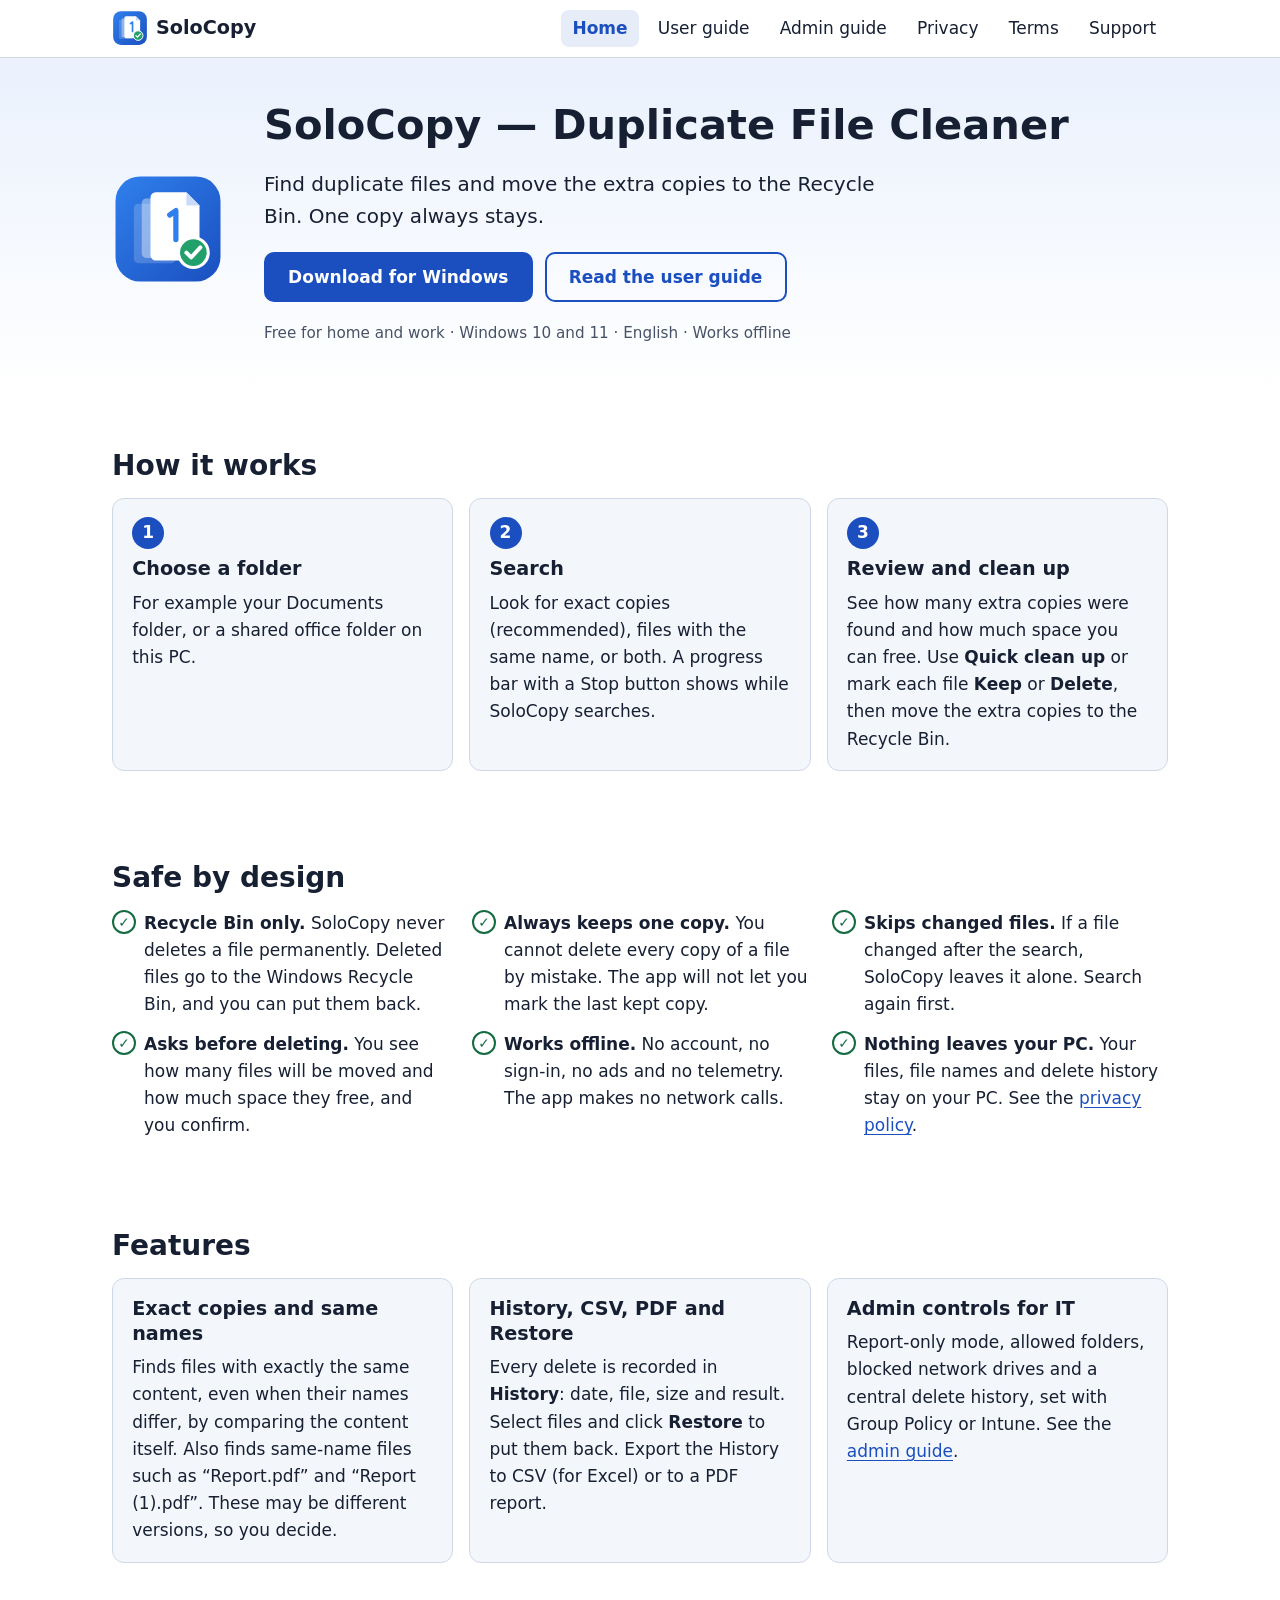
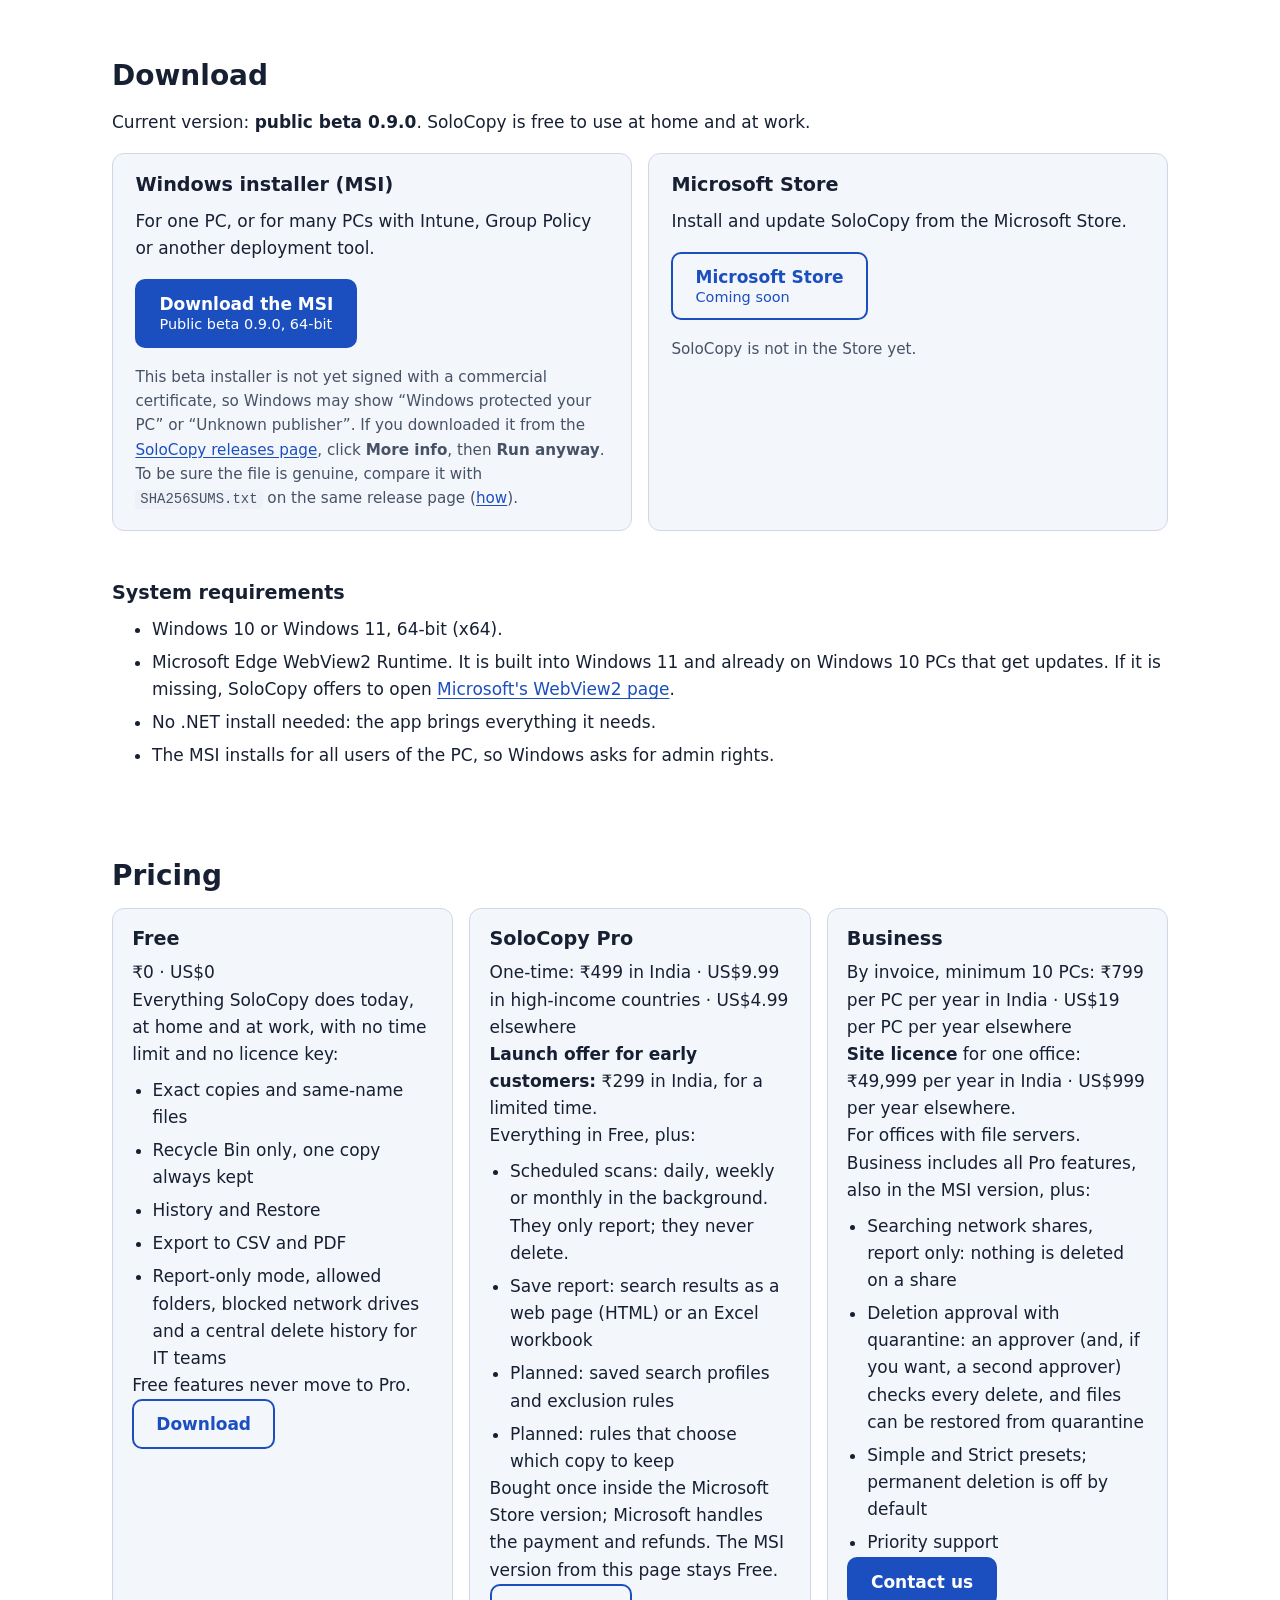
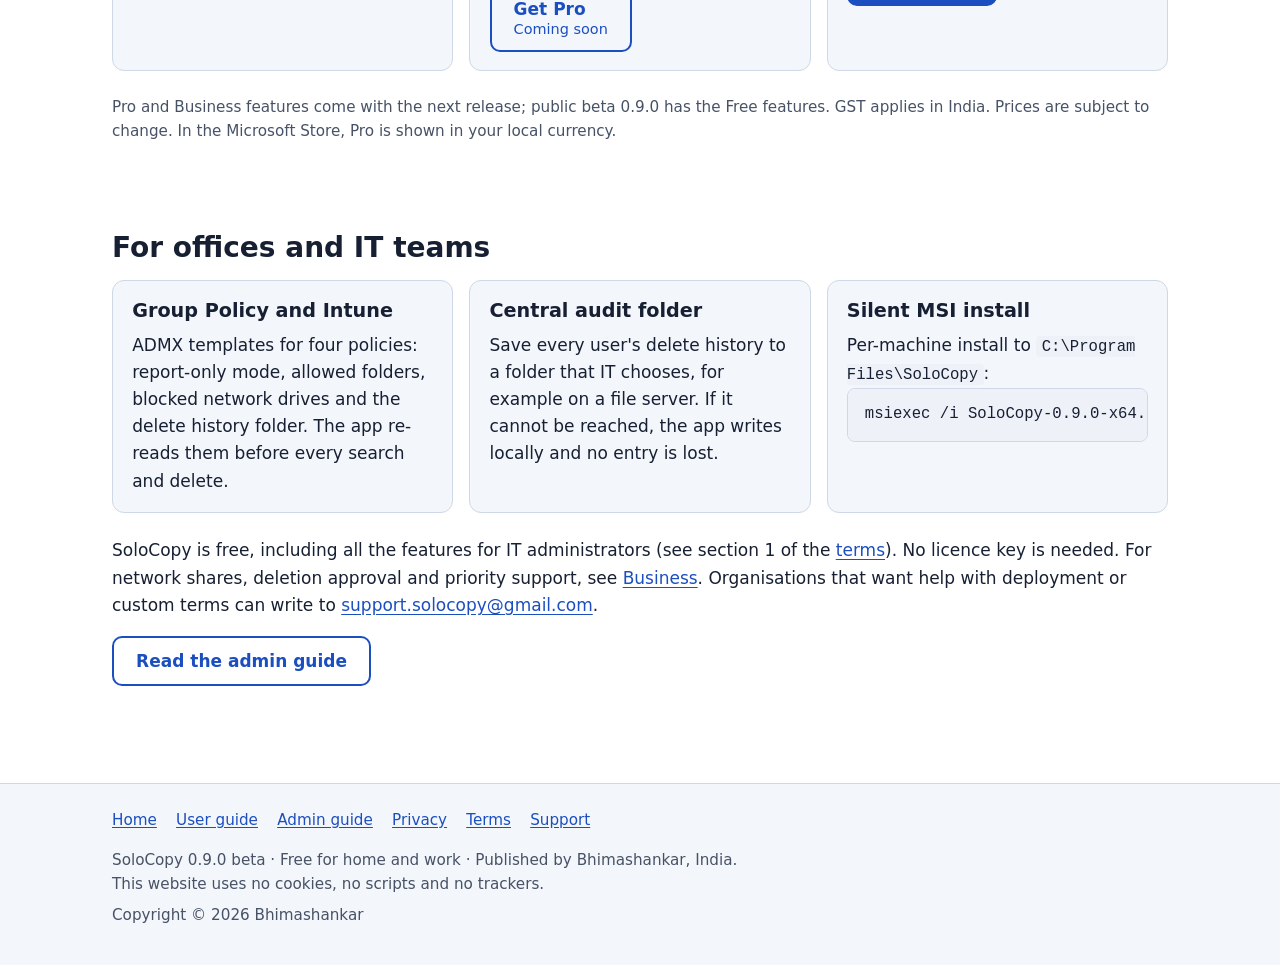
==== index.html @ b288ddca "Business includes all Pro features Co-Authored-By: Claude Opus 5.5 (1M context) <noreply@anthropic.c" ====
<!doctype html>
<html lang="en">
<head>
<meta charset="utf-8">
<meta name="viewport" content="width=device-width, initial-scale=1">
<title>SoloCopy — Duplicate File Cleaner</title>
<meta name="description" content="SoloCopy finds duplicate files on your Windows PC and moves the extra copies to the Recycle Bin. Safe, simple, free and fully offline.">
<meta name="color-scheme" content="light dark">
<meta name="author" content="Bhimashankar">
<link rel="icon" href="assets/favicon.ico" sizes="any">
<link rel="icon" href="assets/solocopy.svg" type="image/svg+xml">
<link rel="stylesheet" href="assets/site.css">
<meta property="og:type" content="website">
<meta property="og:site_name" content="SoloCopy">
<meta property="og:title" content="SoloCopy — Duplicate File Cleaner">
<meta property="og:description" content="SoloCopy finds duplicate files on your Windows PC and moves the extra copies to the Recycle Bin. Safe, simple, free and fully offline.">
<meta property="og:url" content="https://bhimahelavar.github.io/solocopy/index.html">
<meta property="og:image" content="https://bhimahelavar.github.io/solocopy/assets/solocopy-256.png">
<meta property="og:image:width" content="256">
<meta property="og:image:height" content="256">
<meta property="og:image:alt" content="SoloCopy logo">
<meta property="og:locale" content="en_US">
<meta name="twitter:card" content="summary">
</head>
<body>
<a class="skip-link" href="#main">Skip to main content</a>
<header class="site-header">
<div class="wrap header-inner">
<a class="brand" href="index.html" aria-label="SoloCopy home"><img src="assets/solocopy.svg" alt="" width="36" height="36"><span>SoloCopy</span></a>
<nav class="site-nav" aria-label="Main">
<ul>
<li><a href="index.html" aria-current="page">Home</a></li>
<li><a href="user-guide.html">User guide</a></li>
<li><a href="admin-guide.html">Admin guide</a></li>
<li><a href="privacy.html">Privacy</a></li>
<li><a href="terms.html">Terms</a></li>
<li><a href="support.html">Support</a></li>
</ul>
</nav>
</div>
</header>
<main id="main" tabindex="-1">
<section class="hero" aria-labelledby="page-title">
<div class="wrap hero-inner">
<img class="hero-logo" src="assets/solocopy.svg" alt="SoloCopy logo: a page with a green tick in front of two faded copies" width="112" height="112">
<div class="hero-text">
<h1 id="page-title">SoloCopy — Duplicate File Cleaner</h1>
<p class="lead">Find duplicate files and move the extra copies to the Recycle Bin. One copy always stays.</p>
<p class="actions"><a class="btn btn-primary" href="#download">Download for Windows</a> <a class="btn btn-secondary" href="user-guide.html">Read the user guide</a></p>
<p class="small">Free for home and work · Windows 10 and 11 · English · Works offline</p>
</div>
</div>
</section>

<section class="section" aria-labelledby="how">
<div class="wrap">
<h2 id="how">How it works</h2>
<ol class="steps">
<li><h3>Choose a folder</h3><p>For example your Documents folder, or a shared office folder on this PC.</p></li>
<li><h3>Search</h3><p>Look for exact copies (recommended), files with the same name, or both. A progress bar with a Stop button shows while SoloCopy searches.</p></li>
<li><h3>Review and clean up</h3><p>See how many extra copies were found and how much space you can free. Use <strong>Quick clean up</strong> or mark each file <strong>Keep</strong> or <strong>Delete</strong>, then move the extra copies to the Recycle Bin.</p></li>
</ol>
</div>
</section>

<section class="section" aria-labelledby="safety">
<div class="wrap">
<h2 id="safety">Safe by design</h2>
<ul class="checks">
<li><strong>Recycle Bin only.</strong> SoloCopy never deletes a file permanently. Deleted files go to the Windows Recycle Bin, and you can put them back.</li>
<li><strong>Always keeps one copy.</strong> You cannot delete every copy of a file by mistake. The app will not let you mark the last kept copy.</li>
<li><strong>Skips changed files.</strong> If a file changed after the search, SoloCopy leaves it alone. Search again first.</li>
<li><strong>Asks before deleting.</strong> You see how many files will be moved and how much space they free, and you confirm.</li>
<li><strong>Works offline.</strong> No account, no sign-in, no ads and no telemetry. The app makes no network calls.</li>
<li><strong>Nothing leaves your PC.</strong> Your files, file names and delete history stay on your PC. See the <a href="privacy.html">privacy policy</a>.</li>
</ul>
</div>
</section>

<section class="section" aria-labelledby="features">
<div class="wrap">
<h2 id="features">Features</h2>
<div class="cards">
<article><h3>Exact copies and same names</h3><p>Finds files with exactly the same content, even when their names differ, by comparing the content itself. Also finds same-name files such as “Report.pdf” and “Report (1).pdf”. These may be different versions, so you decide.</p></article>
<article><h3>History, CSV, PDF and Restore</h3><p>Every delete is recorded in <strong>History</strong>: date, file, size and result. Select files and click <strong>Restore</strong> to put them back. Export the History to CSV (for Excel) or to a PDF report.</p></article>
<article><h3>Admin controls for IT</h3><p>Report-only mode, allowed folders, blocked network drives and a central delete history, set with Group Policy or Intune. See the <a href="admin-guide.html">admin guide</a>.</p></article>
</div>
</div>
</section>

<section class="section" aria-labelledby="download">
<div class="wrap">
<h2 id="download">Download</h2>
<p>Current version: <strong>public beta 0.9.0</strong>. SoloCopy is free to use at home and at work.</p>
<div class="download-grid">
<div class="panel">
<h3>Windows installer (MSI)</h3>
<p>For one PC, or for many PCs with Intune, Group Policy or another deployment tool.</p>
<p><a class="btn btn-primary" href="https://github.com/BhimaHelavar/solocopy/releases">Download the MSI<small>Public beta 0.9.0, 64-bit</small></a></p>
<p class="small">This beta installer is not yet signed with a commercial certificate, so Windows may show “Windows protected your PC” or “Unknown publisher”. If you downloaded it from the <a href="https://github.com/BhimaHelavar/solocopy/releases">SoloCopy releases page</a>, click <strong>More info</strong>, then <strong>Run anyway</strong>. To be sure the file is genuine, compare it with <code>SHA256SUMS.txt</code> on the same release page (<a href="user-guide.html#smartscreen">how</a>).</p>
</div>
<div class="panel">
<h3>Microsoft Store</h3>
<p>Install and update SoloCopy from the Microsoft Store.</p>
<p><span class="btn btn-secondary" aria-disabled="true">Microsoft Store<small>Coming soon</small></span></p>
<p class="small">SoloCopy is not in the Store yet.</p>
</div>
</div>
<h3>System requirements</h3>
<ul>
<li>Windows 10 or Windows 11, 64-bit (x64).</li>
<li>Microsoft Edge WebView2 Runtime. It is built into Windows 11 and already on Windows 10 PCs that get updates. If it is missing, SoloCopy offers to open <a href="https://developer.microsoft.com/microsoft-edge/webview2/">Microsoft's WebView2 page</a>.</li>
<li>No .NET install needed: the app brings everything it needs.</li>
<li>The MSI installs for all users of the PC, so Windows asks for admin rights.</li>
</ul>
</div>
</section>

<!-- When the Pro add-on is live in the Microsoft Store, replace the "Get Pro" placeholder with a link to the Store. -->
<section class="section" aria-labelledby="pricing">
<div class="wrap">
<h2 id="pricing">Pricing</h2>
<div class="cards pricing">
<article><h3>Free</h3>
<p class="price">₹0 · US$0</p>
<p>Everything SoloCopy does today, at home and at work, with no time limit and no licence key:</p>
<ul>
<li>Exact copies and same-name files</li>
<li>Recycle Bin only, one copy always kept</li>
<li>History and Restore</li>
<li>Export to CSV and PDF</li>
<li>Report-only mode, allowed folders, blocked network drives and a central delete history for IT teams</li>
</ul>
<p>Free features never move to Pro.</p>
<p><a class="btn btn-secondary" href="#download">Download</a></p></article>
<article><h3>SoloCopy Pro</h3>
<p class="price">One-time: ₹499 in India · US$9.99 in high-income countries · US$4.99 elsewhere</p>
<p><strong>Launch offer for early customers:</strong> ₹299 in India, for a limited time.</p>
<p>Everything in Free, plus:</p>
<ul>
<li>Scheduled scans: daily, weekly or monthly in the background. They only report; they never delete.</li>
<li>Save report: search results as a web page (HTML) or an Excel workbook</li>
<li>Planned: saved search profiles and exclusion rules</li>
<li>Planned: rules that choose which copy to keep</li>
</ul>
<p>Bought once inside the Microsoft Store version; Microsoft handles the payment and refunds. The MSI version from this page stays Free.</p>
<p><span class="btn btn-secondary" aria-disabled="true">Get Pro<small>Coming soon</small></span></p></article>
<article><h3>Business</h3>
<p class="price">By invoice, minimum 10 PCs: ₹799 per PC per year in India · US$19 per PC per year elsewhere</p>
<p><strong>Site licence</strong> for one office: ₹49,999 per year in India · US$999 per year elsewhere.</p>
<p>For offices with file servers. Business includes all Pro features, also in the MSI version, plus:</p>
<ul>
<li>Searching network shares, report only: nothing is deleted on a share</li>
<li>Deletion approval with quarantine: an approver (and, if you want, a second approver) checks every delete, and files can be restored from quarantine</li>
<li>Simple and Strict presets; permanent deletion is off by default</li>
<li>Priority support</li>
</ul>
<p><a class="btn btn-primary" href="mailto:support.solocopy@gmail.com?subject=SoloCopy%20Business">Contact us</a></p></article>
</div>
<p class="small">Pro and Business features come with the next release; public beta 0.9.0 has the Free features. GST applies in India. Prices are subject to change. In the Microsoft Store, Pro is shown in your local currency.</p>
</div>
</section>

<section class="section" aria-labelledby="enterprise">
<div class="wrap">
<h2 id="enterprise">For offices and IT teams</h2>
<div class="cards">
<article><h3>Group Policy and Intune</h3><p>ADMX templates for four policies: report-only mode, allowed folders, blocked network drives and the delete history folder. The app re-reads them before every search and delete.</p></article>
<article><h3>Central audit folder</h3><p>Save every user's delete history to a folder that IT chooses, for example on a file server. If it cannot be reached, the app writes locally and no entry is lost.</p></article>
<article><h3>Silent MSI install</h3><p>Per-machine install to <code>C:\Program Files\SoloCopy</code>:</p>
<pre><code>msiexec /i SoloCopy-0.9.0-x64.msi /qn</code></pre></article>
</div>
<p>SoloCopy is free, including all the features for IT administrators (see section 1 of the <a href="terms.html">terms</a>). No licence key is needed. For network shares, deletion approval and priority support, see <a href="#pricing">Business</a>. Organisations that want help with deployment or custom terms can write to <a href="mailto:support.solocopy@gmail.com">support.solocopy@gmail.com</a>.</p>
<p><a class="btn btn-secondary" href="admin-guide.html">Read the admin guide</a></p>
</div>
</section>
</main>
<footer class="site-footer">
<div class="wrap">
<nav aria-label="Site">
<ul>
<li><a href="index.html" aria-current="page">Home</a></li>
<li><a href="user-guide.html">User guide</a></li>
<li><a href="admin-guide.html">Admin guide</a></li>
<li><a href="privacy.html">Privacy</a></li>
<li><a href="terms.html">Terms</a></li>
<li><a href="support.html">Support</a></li>
</ul>
</nav>
<p>SoloCopy 0.9.0 beta · Free for home and work · Published by Bhimashankar, India.<br>This website uses no cookies, no scripts and no trackers.</p>
<p>Copyright © 2026 Bhimashankar</p>
</div>
</footer>
</body>
</html>
---- assets/site.css ----
/* SoloCopy website. One stylesheet, no external fonts or resources.
   Light and dark colours follow the visitor's Windows/browser setting. */

:root {
  color-scheme: light dark;
  --bg: #ffffff;
  --surface: #f3f6fb;
  --surface-strong: #e6edf8;
  --text: #172033;
  --muted: #475266;
  --border: #cfd8e6;
  --link: #1b4fbf;
  --link-hover: #123a8f;
  --btn-bg: #1b4fbf;
  --btn-bg-hover: #163f99;
  --btn-text: #ffffff;
  --ok: #136b41;
  --notice-bg: #fff6dc;
  --notice-border: #a86a00;
  --notice-text: #4d3300;
  --code-bg: #eef2f8;
  --focus: #b4261e;
  --hero-from: #eaf1fd;
  --hero-to: #ffffff;
  --radius: 12px;
  --font: 'Segoe UI', 'Nirmala UI', system-ui, sans-serif;
  --mono: Consolas, 'Cascadia Mono', ui-monospace, monospace;
}

@media (prefers-color-scheme: dark) {
  :root {
    --bg: #0f1420;
    --surface: #182031;
    --surface-strong: #202a3f;
    --text: #e9eef8;
    --muted: #b7c2d6;
    --border: #33405a;
    --link: #93b8ff;
    --link-hover: #c0d5ff;
    --btn-bg: #93b8ff;
    --btn-bg-hover: #b6cfff;
    --btn-text: #0b1a3a;
    --ok: #74d6a4;
    --notice-bg: #2c2312;
    --notice-border: #e0a83a;
    --notice-text: #ffe6b0;
    --code-bg: #1d2638;
    --focus: #ffb4a8;
    --hero-from: #16213a;
    --hero-to: #0f1420;
  }
}

*,
*::before,
*::after {
  box-sizing: border-box;
}

html {
  -webkit-text-size-adjust: 100%;
  text-size-adjust: 100%;
}

body {
  margin: 0;
  background: var(--bg);
  color: var(--text);
  font-family: var(--font);
  font-size: 1.0625rem;
  line-height: 1.6;
  overflow-wrap: break-word;
}

:lang(hi) {
  line-height: 1.75;
}

img {
  max-width: 100%;
  height: auto;
}

a {
  color: var(--link);
  text-underline-offset: 0.15em;
}

a:hover {
  color: var(--link-hover);
}

:focus-visible {
  outline: 3px solid var(--focus);
  outline-offset: 2px;
}

main:focus {
  outline: none;
}

h1,
h2,
h3,
h4 {
  line-height: 1.3;
  margin: 1.8em 0 0.5em;
}

h1 {
  font-size: clamp(1.75rem, 1.2rem + 2.4vw, 2.6rem);
  margin-top: 0.6em;
}

h2 {
  font-size: clamp(1.35rem, 1.1rem + 1vw, 1.75rem);
}

h3 {
  font-size: 1.2rem;
}

h4 {
  font-size: 1.05rem;
}

p,
ul,
ol {
  margin: 0 0 1em;
}

li + li {
  margin-top: 0.35em;
}

code {
  font-family: var(--mono);
  font-size: 0.92em;
  background: var(--code-bg);
  padding: 0.1em 0.35em;
  border-radius: 4px;
  overflow-wrap: anywhere;
}

pre {
  background: var(--code-bg);
  border: 1px solid var(--border);
  border-radius: 8px;
  padding: 0.8em 1em;
  overflow-x: auto;
  margin: 0 0 1em;
  line-height: 1.45;
}

pre code {
  background: none;
  padding: 0;
  overflow-wrap: normal;
  white-space: pre;
}

/* Layout */

.wrap {
  width: 100%;
  max-width: 68rem;
  margin: 0 auto;
  padding: 0 16px;
}

.prose {
  max-width: 48rem;
}

/* Skip link */

.skip-link {
  position: absolute;
  left: 8px;
  top: -100px;
  z-index: 10;
  background: var(--btn-bg);
  color: var(--btn-text);
  padding: 0.6em 1em;
  border-radius: 8px;
  font-weight: 600;
}

.skip-link:focus {
  top: 8px;
  color: var(--btn-text);
}

/* Header */

.site-header {
  border-bottom: 1px solid var(--border);
  background: var(--bg);
}

.header-inner {
  display: flex;
  flex-wrap: wrap;
  align-items: center;
  gap: 0.5rem 1rem;
  padding-top: 0.6rem;
  padding-bottom: 0.6rem;
}

.brand {
  display: inline-flex;
  align-items: center;
  gap: 0.5rem;
  font-weight: 700;
  font-size: 1.2rem;
  color: var(--text);
  text-decoration: none;
}

.brand:hover {
  color: var(--text);
}

.lang-switch {
  order: 2;
  margin-left: auto;
  padding: 0.25em 0.8em;
  border: 1px solid var(--border);
  border-radius: 999px;
  text-decoration: none;
  font-weight: 600;
}

.site-nav {
  order: 3;
  flex-basis: 100%;
}

.site-nav ul,
.site-footer ul {
  list-style: none;
  margin: 0;
  padding: 0;
  display: flex;
  flex-wrap: wrap;
  gap: 0.25rem 0.4rem;
}

.site-nav li + li,
.site-footer li + li {
  margin-top: 0;
}

.site-nav a {
  display: inline-block;
  padding: 0.3em 0.7em;
  border-radius: 8px;
  text-decoration: none;
  color: var(--text);
}

.site-nav a:hover {
  background: var(--surface);
  color: var(--text);
}

.site-nav a[aria-current='page'] {
  background: var(--surface-strong);
  color: var(--link);
  font-weight: 600;
}

@media (min-width: 60rem) {
  .site-nav {
    order: 1;
    flex-basis: auto;
    margin-left: auto;
  }

  .lang-switch {
    margin-left: 0;
  }
}

/* Footer */

.site-footer {
  margin-top: 4rem;
  border-top: 1px solid var(--border);
  background: var(--surface);
  color: var(--muted);
  font-size: 0.95rem;
  padding: 1.5rem 0 2rem;
}

.site-footer nav {
  margin-bottom: 1rem;
}

.site-footer ul {
  gap: 0.4rem 1.2rem;
}

.site-footer p {
  margin: 0.4em 0;
}

/* Hero */

.hero {
  background: linear-gradient(180deg, var(--hero-from), var(--hero-to));
  padding: 2.5rem 0 2rem;
}

.hero-inner {
  display: flex;
  flex-wrap: wrap;
  align-items: center;
  gap: 1.5rem 2.5rem;
}

.hero-logo {
  width: 112px;
  height: 112px;
  flex: none;
}

.hero-text {
  flex: 1 1 20rem;
  min-width: 0;
}

.hero h1 {
  margin: 0 0 0.4em;
}

.lead {
  font-size: 1.25rem;
  color: var(--text);
  max-width: 40rem;
}

.small,
.muted {
  color: var(--muted);
  font-size: 0.95rem;
}

.actions {
  display: flex;
  flex-wrap: wrap;
  gap: 0.75rem;
  margin: 1.2rem 0;
}

/* Buttons */

.btn {
  display: inline-block;
  padding: 0.7em 1.3em;
  border-radius: 10px;
  font-weight: 600;
  text-decoration: none;
  border: 2px solid var(--btn-bg);
  line-height: 1.3;
}

.btn-primary {
  background: var(--btn-bg);
  color: var(--btn-text);
}

.btn-primary:hover {
  background: var(--btn-bg-hover);
  border-color: var(--btn-bg-hover);
  color: var(--btn-text);
}

.btn-secondary {
  background: transparent;
  color: var(--link);
}

.btn-secondary:hover {
  background: var(--surface);
}

.btn small {
  display: block;
  font-weight: 400;
  font-size: 0.85em;
}

/* Sections */

.section {
  padding: 1rem 0;
}

.section > .wrap > h2:first-child {
  margin-top: 1.4em;
}

.steps {
  list-style: none;
  padding: 0;
  counter-reset: step;
  display: grid;
  grid-template-columns: repeat(auto-fit, minmax(15rem, 1fr));
  gap: 1rem;
}

.steps li {
  counter-increment: step;
  margin: 0;
  background: var(--surface);
  border: 1px solid var(--border);
  border-radius: var(--radius);
  padding: 1.1rem 1.2rem;
}

.steps li::before {
  content: counter(step);
  display: inline-flex;
  align-items: center;
  justify-content: center;
  width: 2rem;
  height: 2rem;
  border-radius: 50%;
  background: var(--btn-bg);
  color: var(--btn-text);
  font-weight: 700;
  margin-bottom: 0.5rem;
}

.steps h3,
.cards h3 {
  margin: 0 0 0.4em;
}

.steps p,
.cards p {
  margin: 0;
}

.cards {
  display: grid;
  grid-template-columns: repeat(auto-fit, minmax(15rem, 1fr));
  gap: 1rem;
  list-style: none;
  padding: 0;
  margin: 0 0 1.5rem;
}

.cards > * {
  margin: 0;
  background: var(--surface);
  border: 1px solid var(--border);
  border-radius: var(--radius);
  padding: 1.1rem 1.2rem;
}

.cards ul {
  margin: 0.5em 0 0;
  padding-left: 1.2em;
}

.checks {
  list-style: none;
  padding: 0;
  display: grid;
  grid-template-columns: repeat(auto-fit, minmax(18rem, 1fr));
  gap: 0.75rem 1.5rem;
}

.checks li {
  margin: 0;
  padding-left: 2rem;
  position: relative;
}

.checks li::before {
  content: '✓';
  position: absolute;
  left: 0;
  top: 0;
  width: 1.5rem;
  height: 1.5rem;
  border-radius: 50%;
  border: 2px solid var(--ok);
  color: var(--ok);
  font-weight: 700;
  font-size: 0.85rem;
  line-height: 1.25rem;
  text-align: center;
}

.panel {
  background: var(--surface);
  border: 1px solid var(--border);
  border-radius: var(--radius);
  padding: 1.2rem 1.4rem;
  margin: 0 0 1rem;
}

.panel > :last-child {
  margin-bottom: 0;
}

.panel h3:first-child {
  margin-top: 0;
}

.download-grid {
  display: grid;
  grid-template-columns: repeat(auto-fit, minmax(17rem, 1fr));
  gap: 1rem;
}

/* Notices (the DRAFT note in the legal texts) */

.notice {
  background: var(--notice-bg);
  border: 1px solid var(--notice-border);
  border-left-width: 6px;
  color: var(--notice-text);
  border-radius: 8px;
  padding: 0.8rem 1rem;
  margin: 0 0 1.2rem;
}

.notice p:last-child {
  margin-bottom: 0;
}

.notice a {
  color: inherit;
}

/* Tables */

.table-wrap {
  overflow-x: auto;
  margin: 0 0 1.2rem;
  border: 1px solid var(--border);
  border-radius: 8px;
}

table {
  border-collapse: collapse;
  width: 100%;
  font-size: 0.95rem;
}

th,
td {
  text-align: left;
  vertical-align: top;
  padding: 0.55rem 0.75rem;
  border-bottom: 1px solid var(--border);
  min-width: 8rem;
}

th {
  background: var(--surface-strong);
}

tbody tr:last-child td {
  border-bottom: 0;
}

/* Table of contents */

.toc {
  background: var(--surface);
  border: 1px solid var(--border);
  border-radius: var(--radius);
  padding: 0.9rem 1.2rem;
  margin: 1rem 0 1.5rem;
}

.toc h2 {
  font-size: 1rem;
  margin: 0 0 0.4em;
}

.toc ul {
  margin: 0;
  padding-left: 1.2em;
}

.toc li + li {
  margin-top: 0.15em;
}

/* Embedded English text on a Hindi page */

.embedded-en {
  border-top: 1px solid var(--border);
  margin-top: 2rem;
  padding-top: 0.5rem;
}

@media (max-width: 30rem) {
  body {
    font-size: 1rem;
  }

  .hero {
    padding-top: 1.5rem;
  }

  .hero-logo {
    width: 80px;
    height: 80px;
  }

  .lead {
    font-size: 1.1rem;
  }

  .btn {
    width: 100%;
    text-align: center;
  }
}

@media print {
  .site-header nav,
  .lang-switch,
  .skip-link,
  .site-footer nav {
    display: none;
  }
}
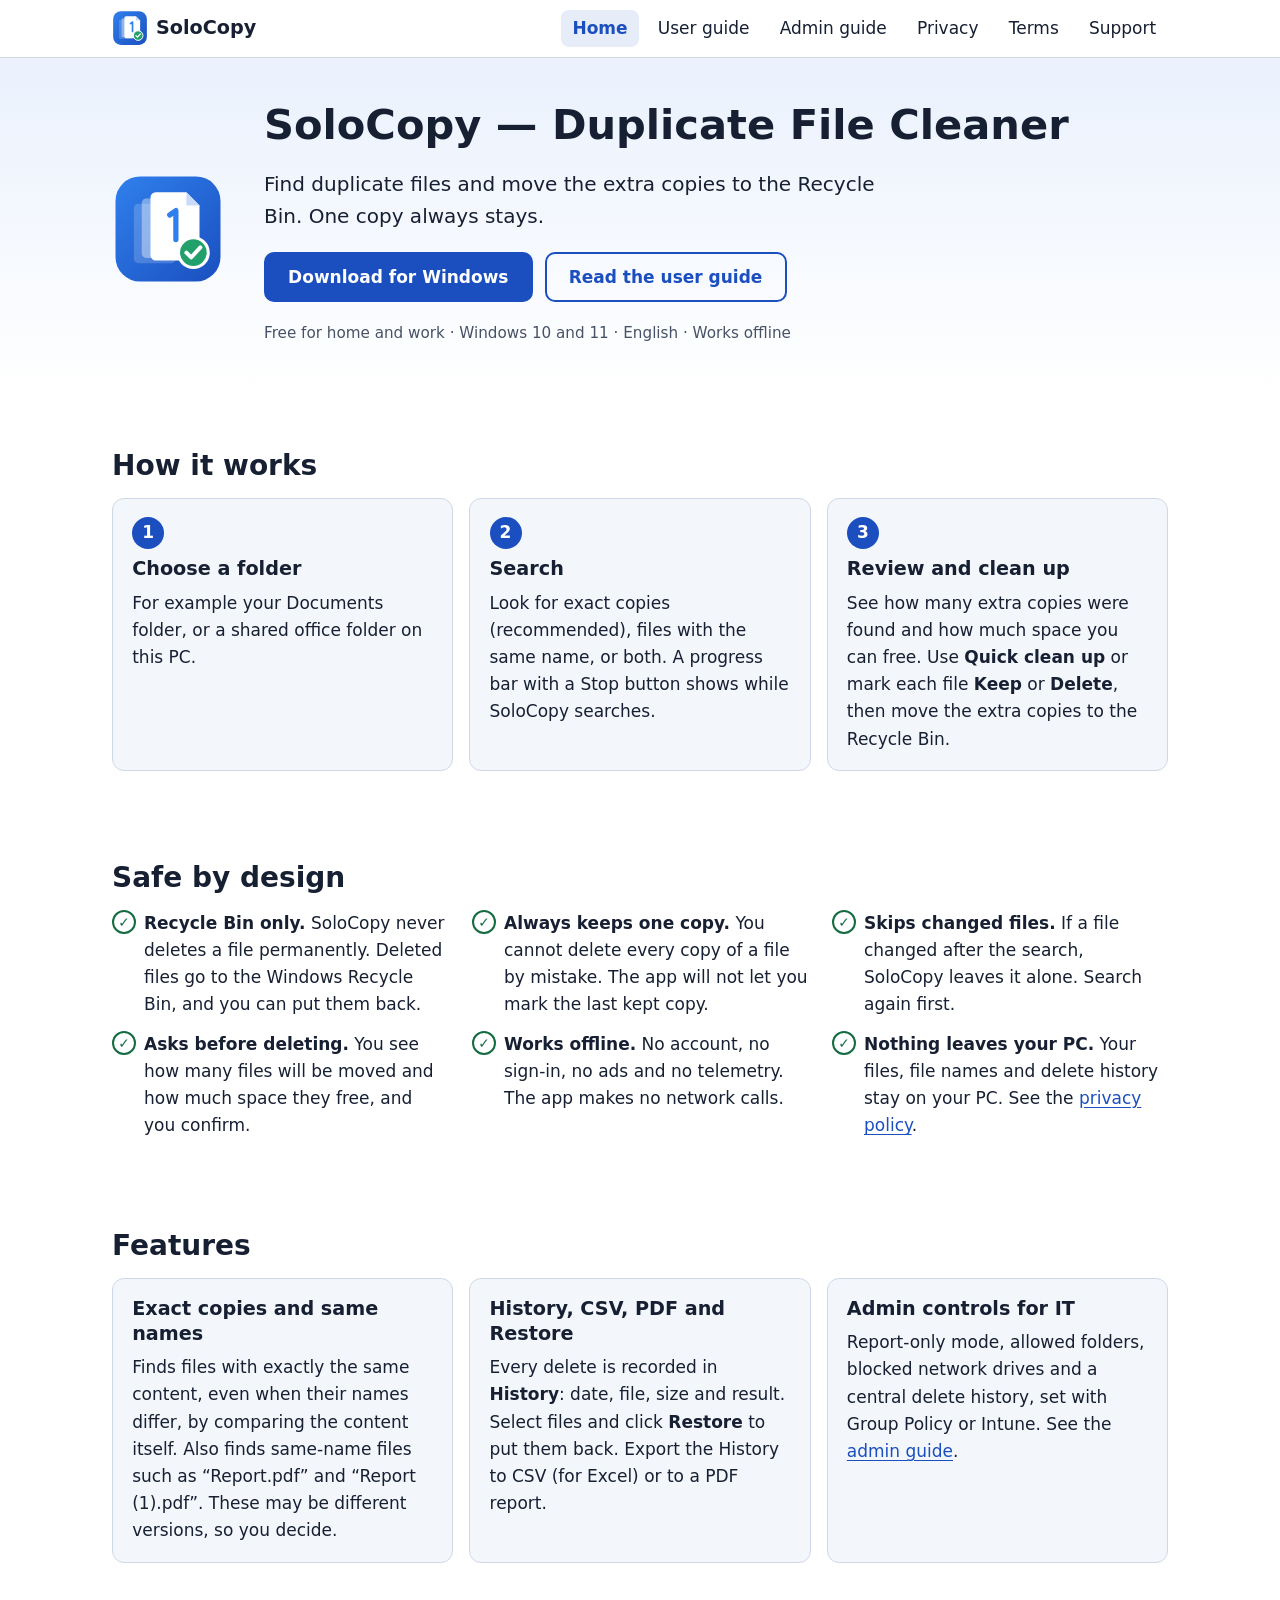
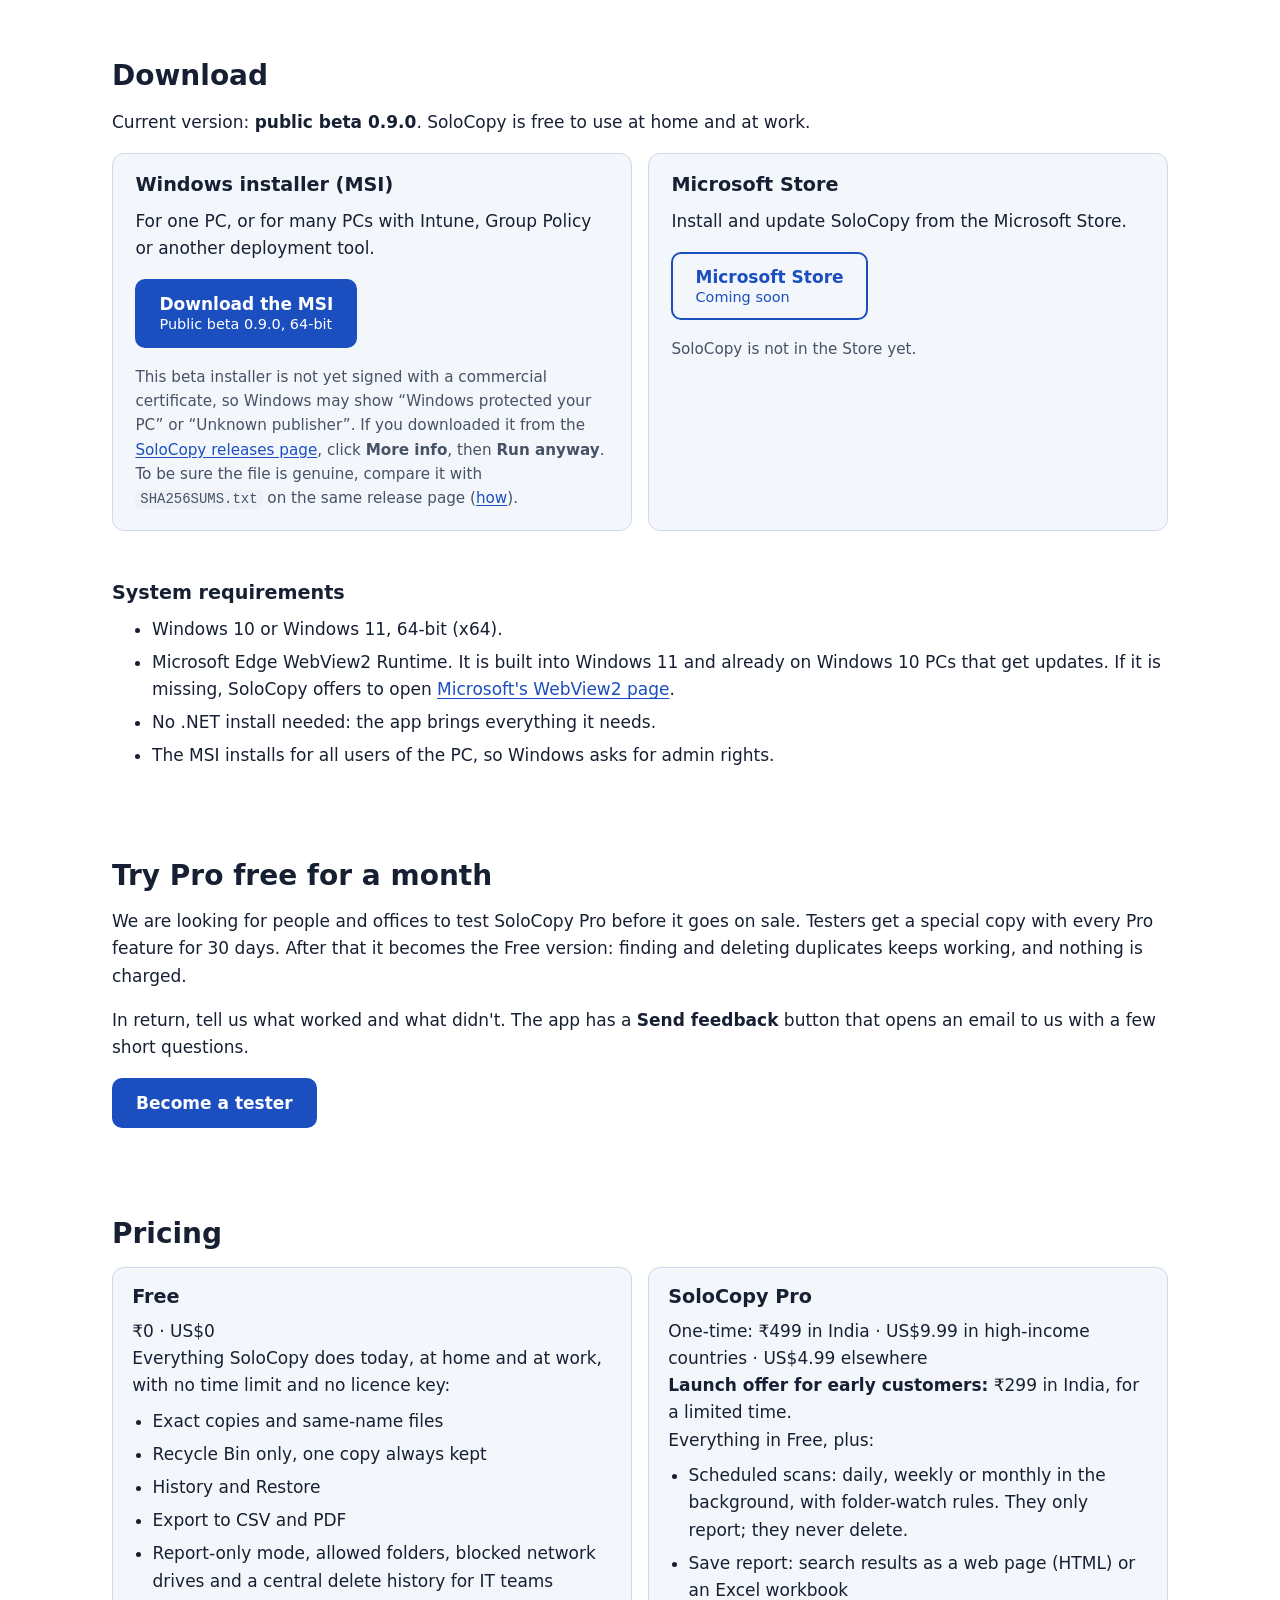
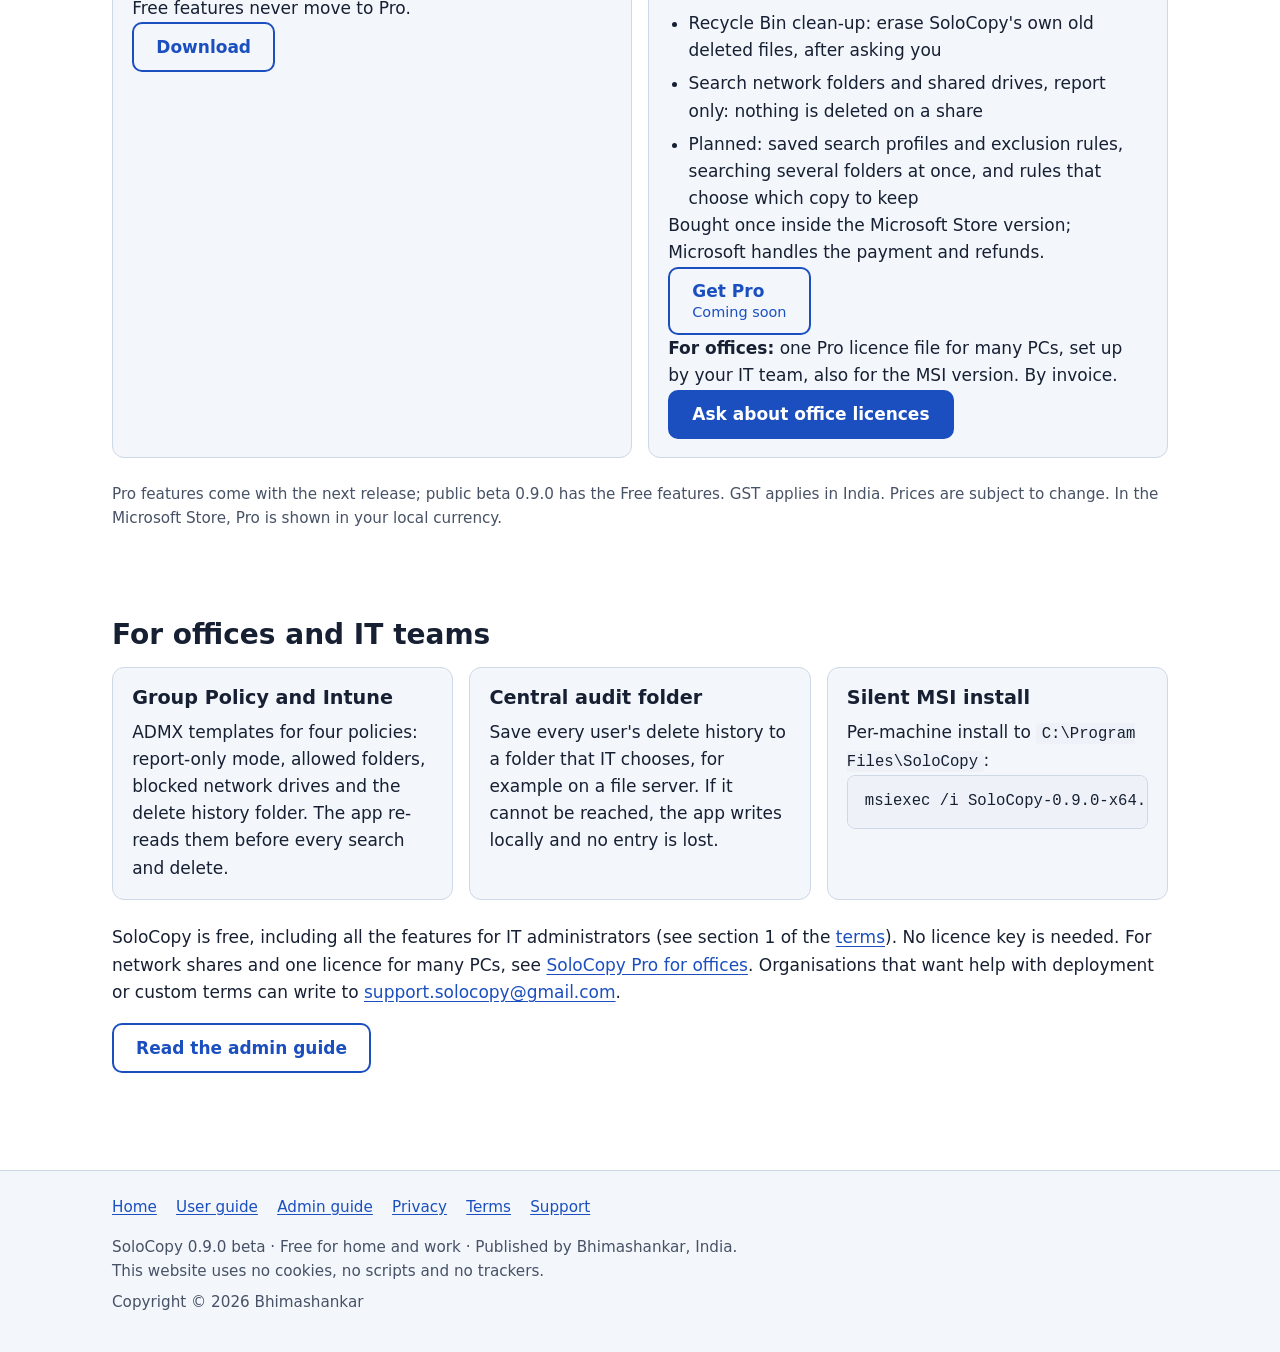
==== commit fbf4124f: "Home page: Free and Pro only, office licences, try Pro free for a month Business is now part of Pro " ====
--- a/index.html
+++ b/index.html
@@ -116,6 +116,15 @@
 </div>
 </section>
 
+<section class="section" aria-labelledby="testers">
+<div class="wrap">
+<h2 id="testers">Try Pro free for a month</h2>
+<p>We are looking for people and offices to test SoloCopy Pro before it goes on sale. Testers get a special copy with every Pro feature for 30 days. After that it becomes the Free version: finding and deleting duplicates keeps working, and nothing is charged.</p>
+<p>In return, tell us what worked and what didn't. The app has a <strong>Send feedback</strong> button that opens an email to us with a few short questions.</p>
+<p><a class="btn btn-primary" href="mailto:support.solocopy@gmail.com?subject=SoloCopy%20Pro%20tester&amp;body=I%20would%20like%20to%20test%20SoloCopy%20Pro.%0A%0AHome%20or%20office%3A%0AWhat%20I%20want%20to%20clean%20up%3A%0A">Become a tester</a></p>
+</div>
+</section>
+
 <!-- When the Pro add-on is live in the Microsoft Store, replace the "Get Pro" placeholder with a link to the Store. -->
 <section class="section" aria-labelledby="pricing">
 <div class="wrap">
@@ -138,26 +147,18 @@
 <p><strong>Launch offer for early customers:</strong> ₹299 in India, for a limited time.</p>
 <p>Everything in Free, plus:</p>
 <ul>
-<li>Scheduled scans: daily, weekly or monthly in the background. They only report; they never delete.</li>
+<li>Scheduled scans: daily, weekly or monthly in the background, with folder-watch rules. They only report; they never delete.</li>
 <li>Save report: search results as a web page (HTML) or an Excel workbook</li>
-<li>Planned: saved search profiles and exclusion rules</li>
-<li>Planned: rules that choose which copy to keep</li>
+<li>Recycle Bin clean-up: erase SoloCopy's own old deleted files, after asking you</li>
+<li>Search network folders and shared drives, report only: nothing is deleted on a share</li>
+<li>Planned: saved search profiles and exclusion rules, searching several folders at once, and rules that choose which copy to keep</li>
 </ul>
-<p>Bought once inside the Microsoft Store version; Microsoft handles the payment and refunds. The MSI version from this page stays Free.</p>
-<p><span class="btn btn-secondary" aria-disabled="true">Get Pro<small>Coming soon</small></span></p></article>
-<article><h3>Business</h3>
-<p class="price">By invoice, minimum 10 PCs: ₹799 per PC per year in India · US$19 per PC per year elsewhere</p>
-<p><strong>Site licence</strong> for one office: ₹49,999 per year in India · US$999 per year elsewhere.</p>
-<p>For offices with file servers. Business includes all Pro features, also in the MSI version, plus:</p>
-<ul>
-<li>Searching network shares, report only: nothing is deleted on a share</li>
-<li>Deletion approval with quarantine: an approver (and, if you want, a second approver) checks every delete, and files can be restored from quarantine</li>
-<li>Simple and Strict presets; permanent deletion is off by default</li>
-<li>Priority support</li>
-</ul>
-<p><a class="btn btn-primary" href="mailto:support.solocopy@gmail.com?subject=SoloCopy%20Business">Contact us</a></p></article>
+<p>Bought once inside the Microsoft Store version; Microsoft handles the payment and refunds.</p>
+<p><span class="btn btn-secondary" aria-disabled="true">Get Pro<small>Coming soon</small></span></p>
+<p><strong>For offices:</strong> one Pro licence file for many PCs, set up by your IT team, also for the MSI version. By invoice.</p>
+<p><a class="btn btn-primary" href="mailto:support.solocopy@gmail.com?subject=SoloCopy%20Pro%20for%20offices">Ask about office licences</a></p></article>
 </div>
-<p class="small">Pro and Business features come with the next release; public beta 0.9.0 has the Free features. GST applies in India. Prices are subject to change. In the Microsoft Store, Pro is shown in your local currency.</p>
+<p class="small">Pro features come with the next release; public beta 0.9.0 has the Free features. GST applies in India. Prices are subject to change. In the Microsoft Store, Pro is shown in your local currency.</p>
 </div>
 </section>
 
@@ -170,7 +171,7 @@
 <article><h3>Silent MSI install</h3><p>Per-machine install to <code>C:\Program Files\SoloCopy</code>:</p>
 <pre><code>msiexec /i SoloCopy-0.9.0-x64.msi /qn</code></pre></article>
 </div>
-<p>SoloCopy is free, including all the features for IT administrators (see section 1 of the <a href="terms.html">terms</a>). No licence key is needed. For network shares, deletion approval and priority support, see <a href="#pricing">Business</a>. Organisations that want help with deployment or custom terms can write to <a href="mailto:support.solocopy@gmail.com">support.solocopy@gmail.com</a>.</p>
+<p>SoloCopy is free, including all the features for IT administrators (see section 1 of the <a href="terms.html">terms</a>). No licence key is needed. For network shares and one licence for many PCs, see <a href="#pricing">SoloCopy Pro for offices</a>. Organisations that want help with deployment or custom terms can write to <a href="mailto:support.solocopy@gmail.com">support.solocopy@gmail.com</a>.</p>
 <p><a class="btn btn-secondary" href="admin-guide.html">Read the admin guide</a></p>
 </div>
 </section>
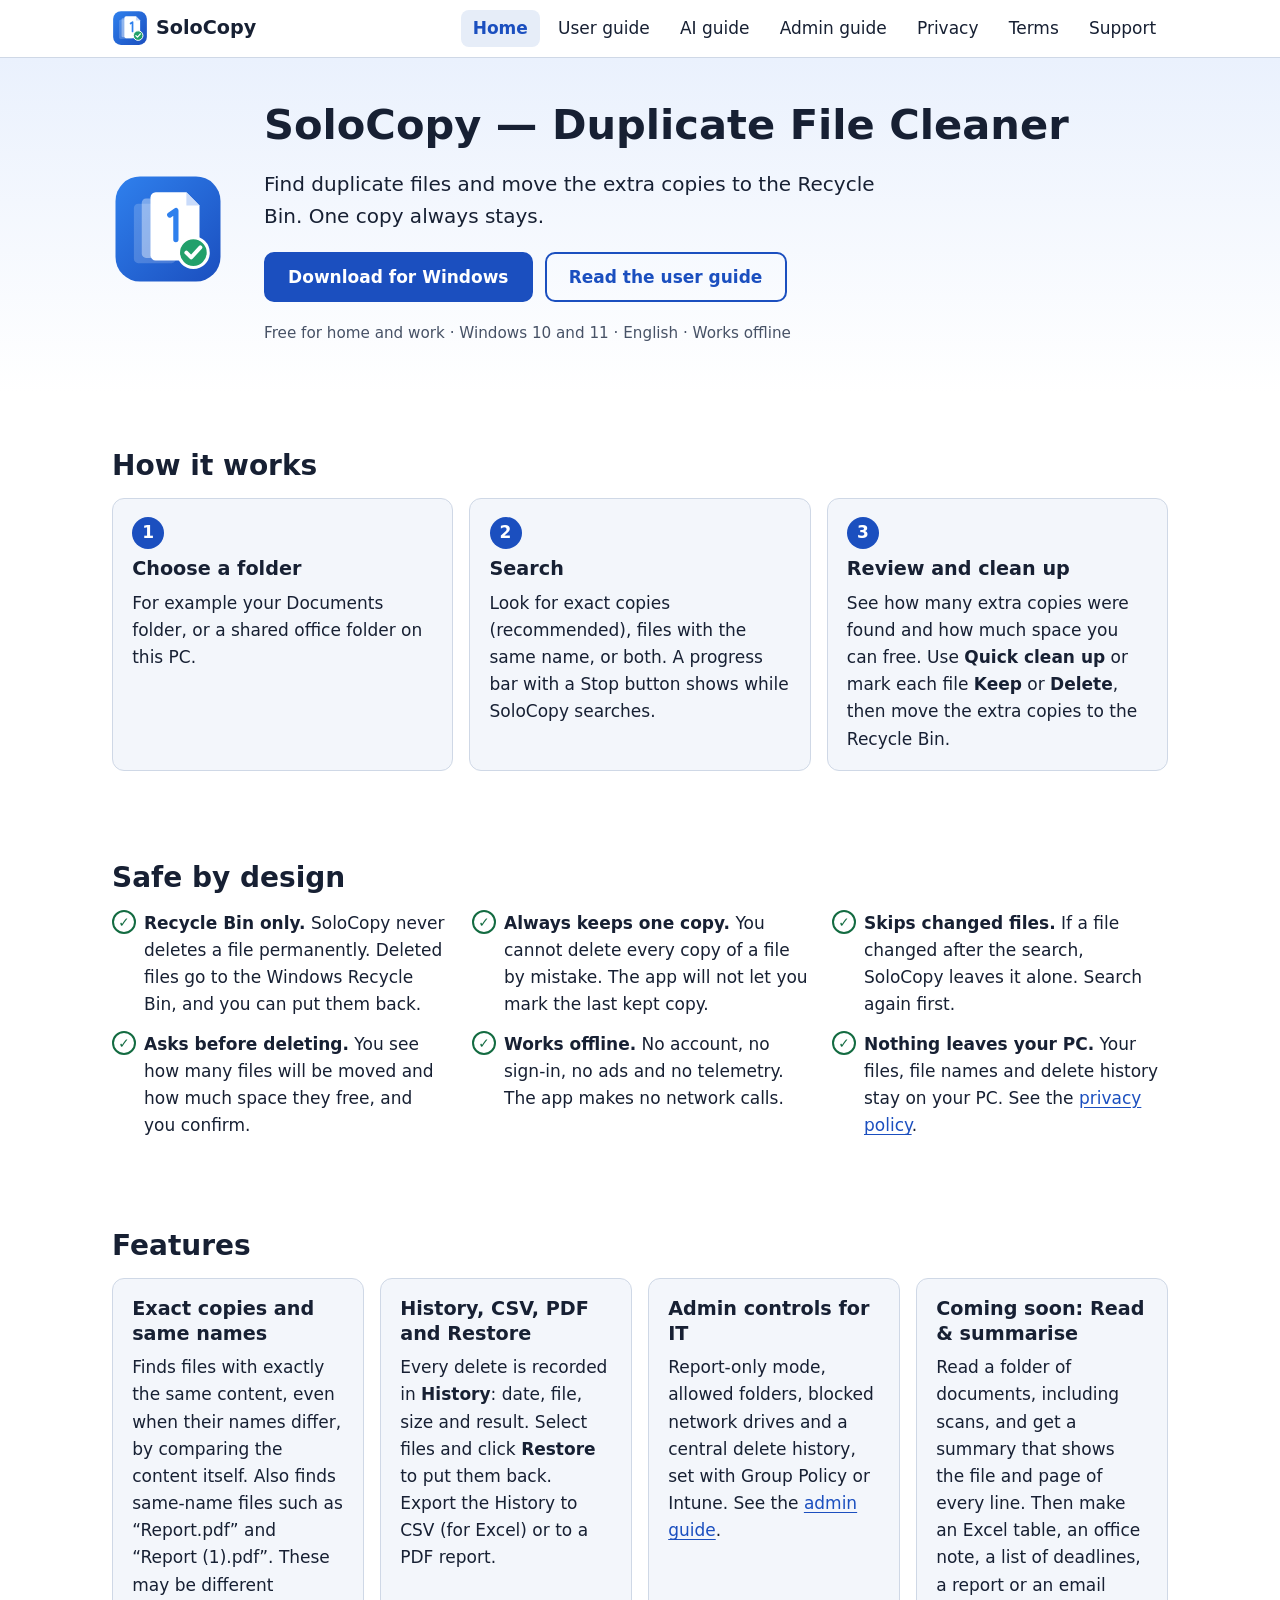
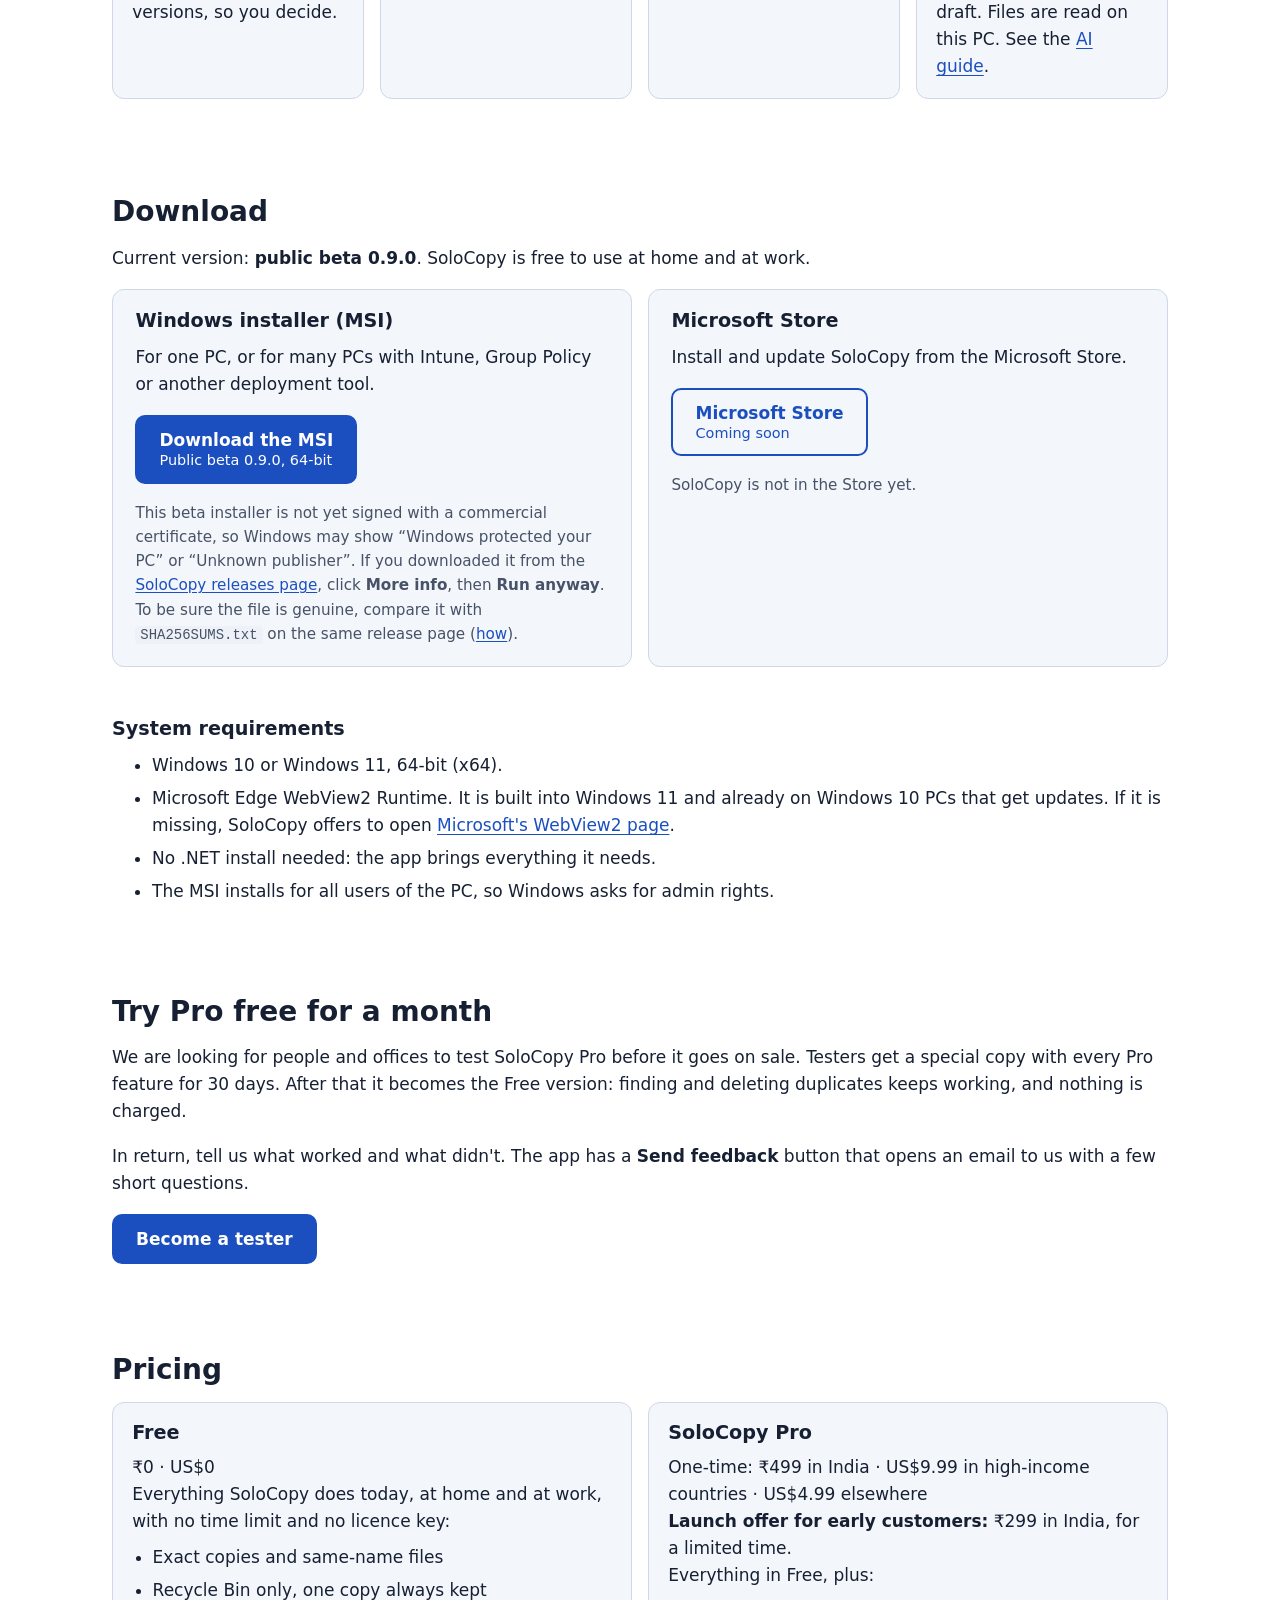
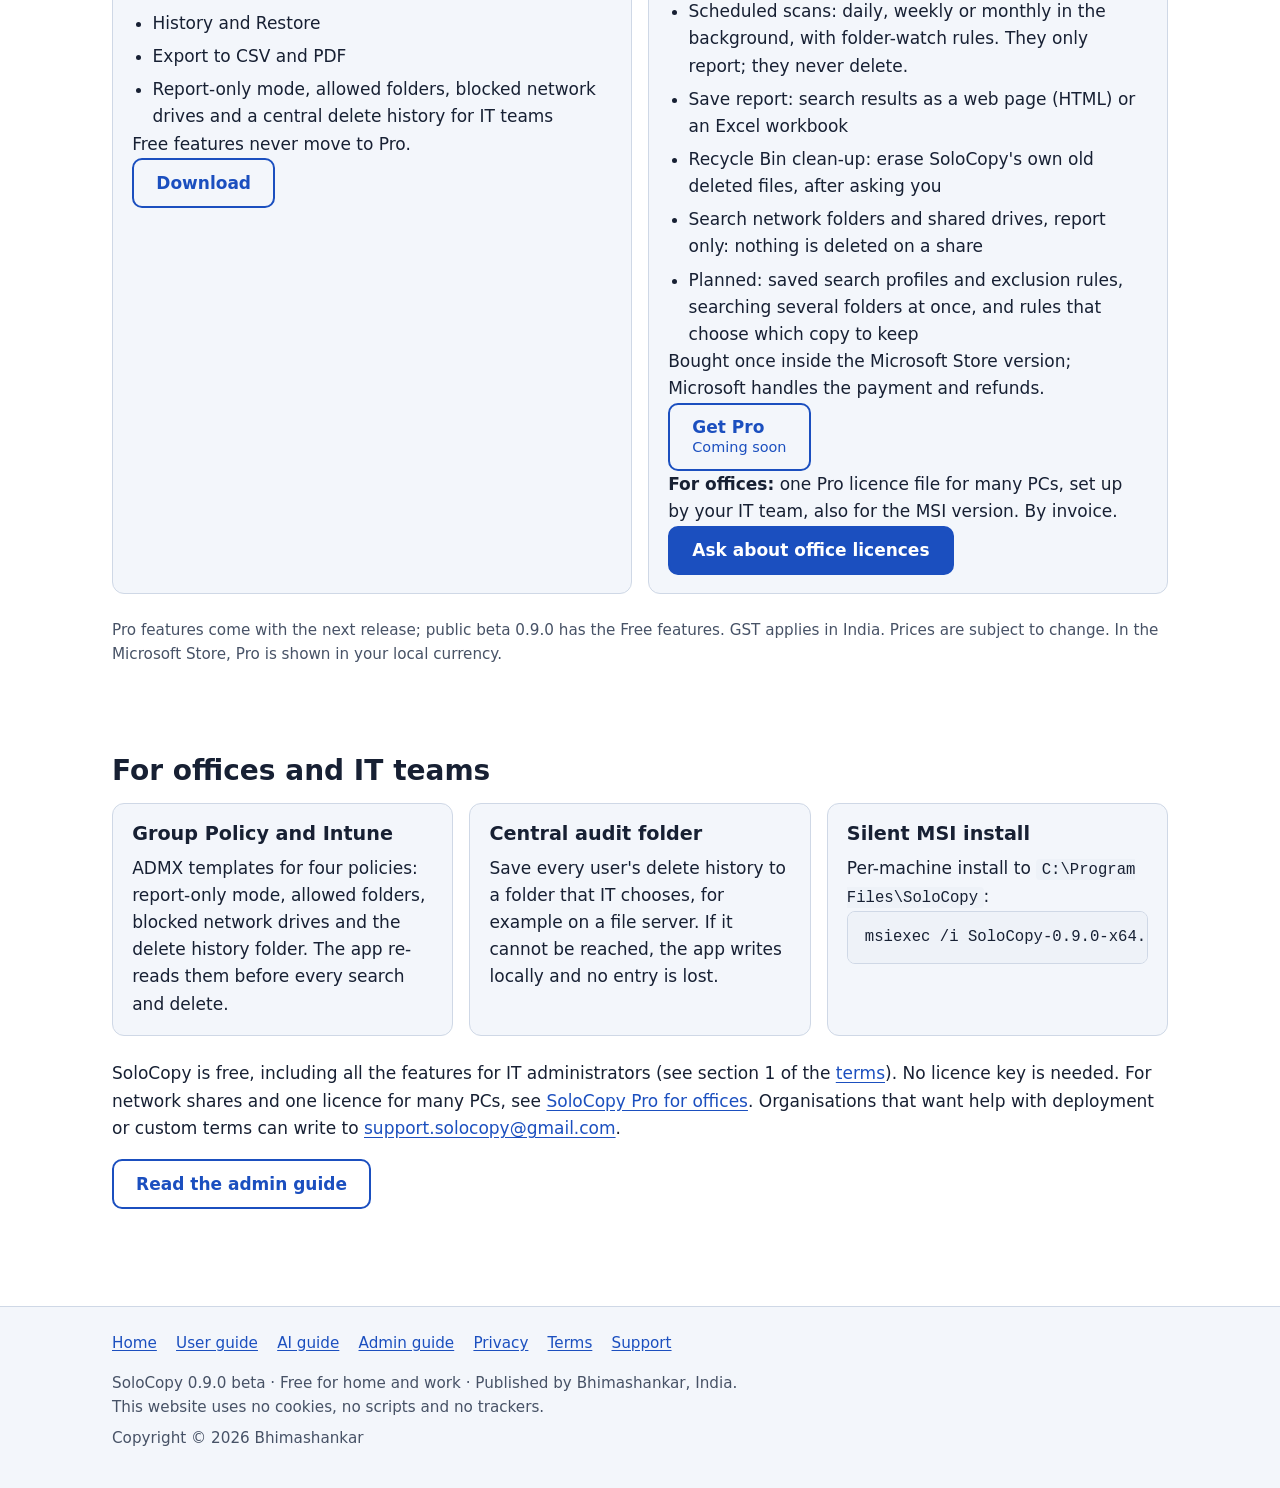
==== commit 0f4ef3d0: "Add the AI guide for Read & summarise (coming in a future version) New page ai-guide.html: AI settin" ====
--- a/index.html
+++ b/index.html
@@ -31,6 +31,7 @@
 <ul>
 <li><a href="index.html" aria-current="page">Home</a></li>
 <li><a href="user-guide.html">User guide</a></li>
+<li><a href="ai-guide.html">AI guide</a></li>
 <li><a href="admin-guide.html">Admin guide</a></li>
 <li><a href="privacy.html">Privacy</a></li>
 <li><a href="terms.html">Terms</a></li>
@@ -84,6 +85,7 @@
 <article><h3>Exact copies and same names</h3><p>Finds files with exactly the same content, even when their names differ, by comparing the content itself. Also finds same-name files such as “Report.pdf” and “Report (1).pdf”. These may be different versions, so you decide.</p></article>
 <article><h3>History, CSV, PDF and Restore</h3><p>Every delete is recorded in <strong>History</strong>: date, file, size and result. Select files and click <strong>Restore</strong> to put them back. Export the History to CSV (for Excel) or to a PDF report.</p></article>
 <article><h3>Admin controls for IT</h3><p>Report-only mode, allowed folders, blocked network drives and a central delete history, set with Group Policy or Intune. See the <a href="admin-guide.html">admin guide</a>.</p></article>
+<article><h3>Coming soon: Read &amp; summarise</h3><p>Read a folder of documents, including scans, and get a summary that shows the file and page of every line. Then make an Excel table, an office note, a list of deadlines, a report or an email draft. Files are read on this PC. See the <a href="ai-guide.html">AI guide</a>.</p></article>
 </div>
 </div>
 </section>
@@ -182,6 +184,7 @@
 <ul>
 <li><a href="index.html" aria-current="page">Home</a></li>
 <li><a href="user-guide.html">User guide</a></li>
+<li><a href="ai-guide.html">AI guide</a></li>
 <li><a href="admin-guide.html">Admin guide</a></li>
 <li><a href="privacy.html">Privacy</a></li>
 <li><a href="terms.html">Terms</a></li>
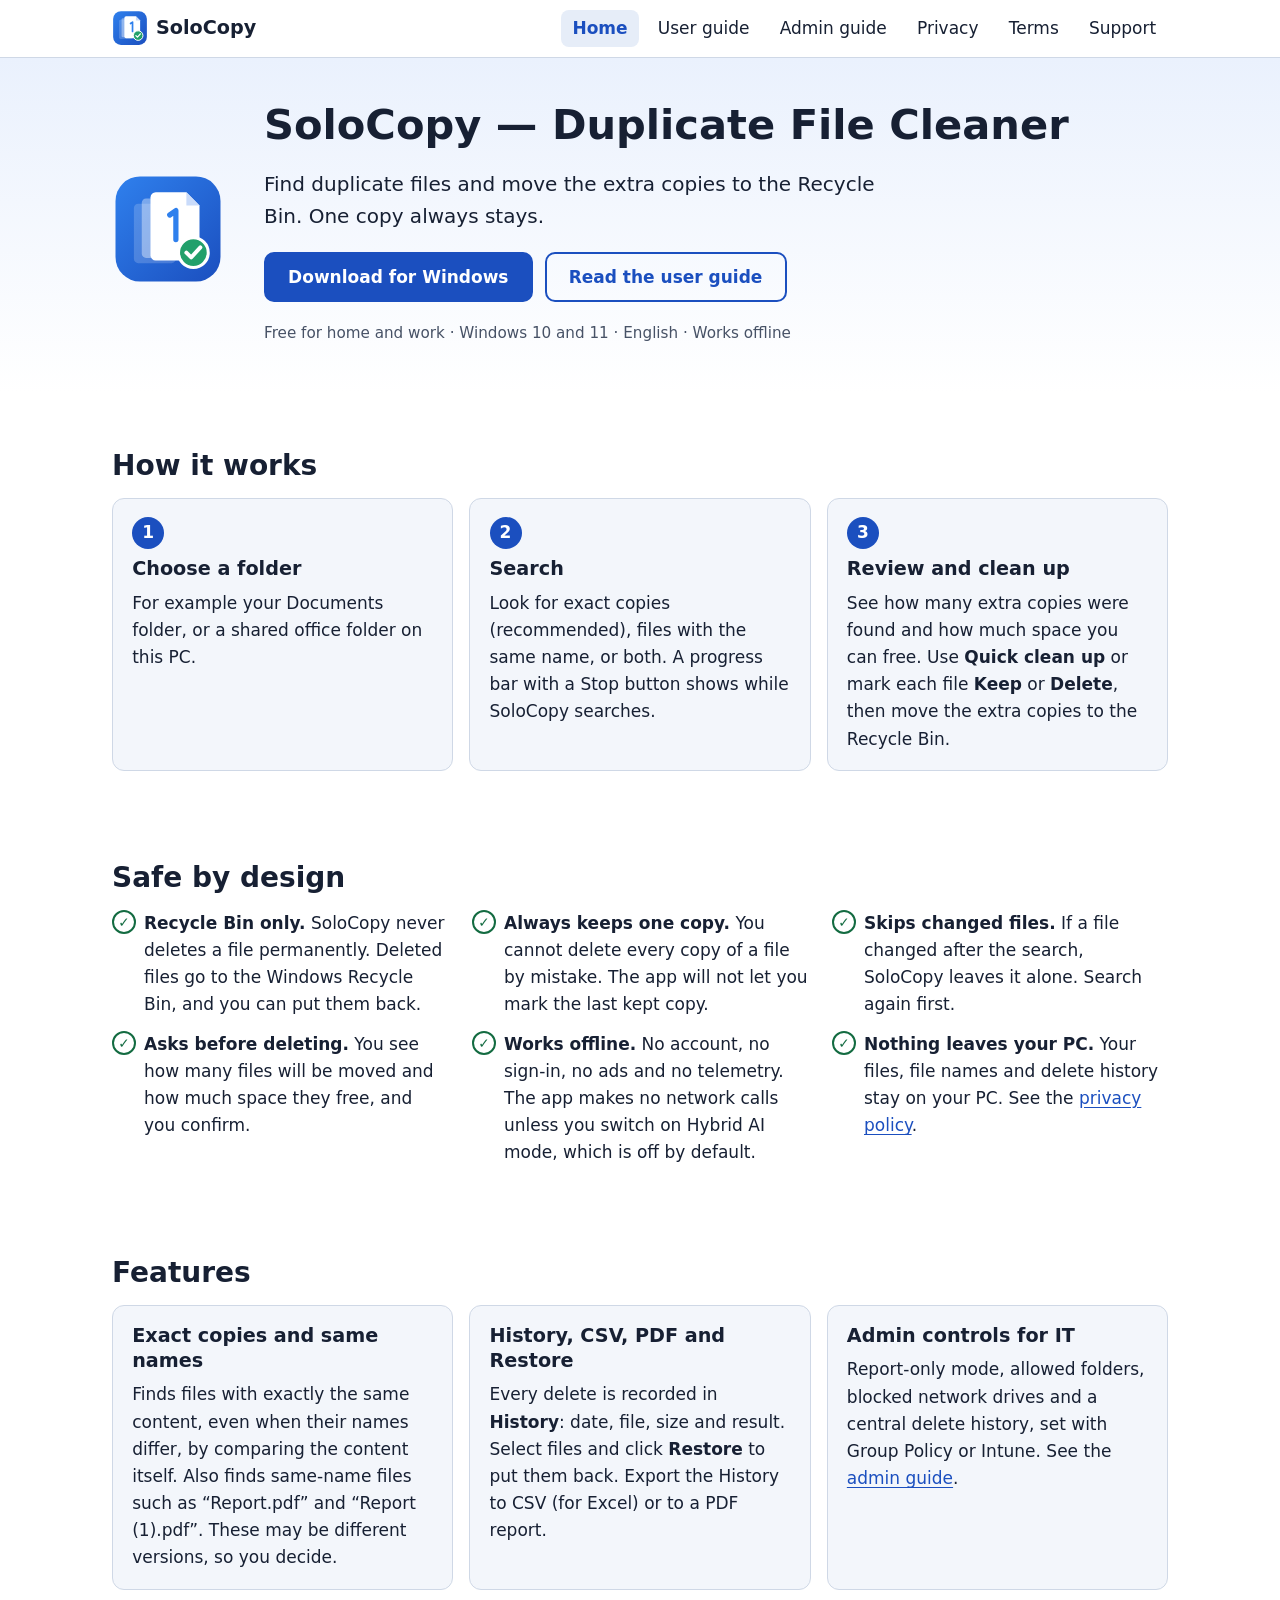
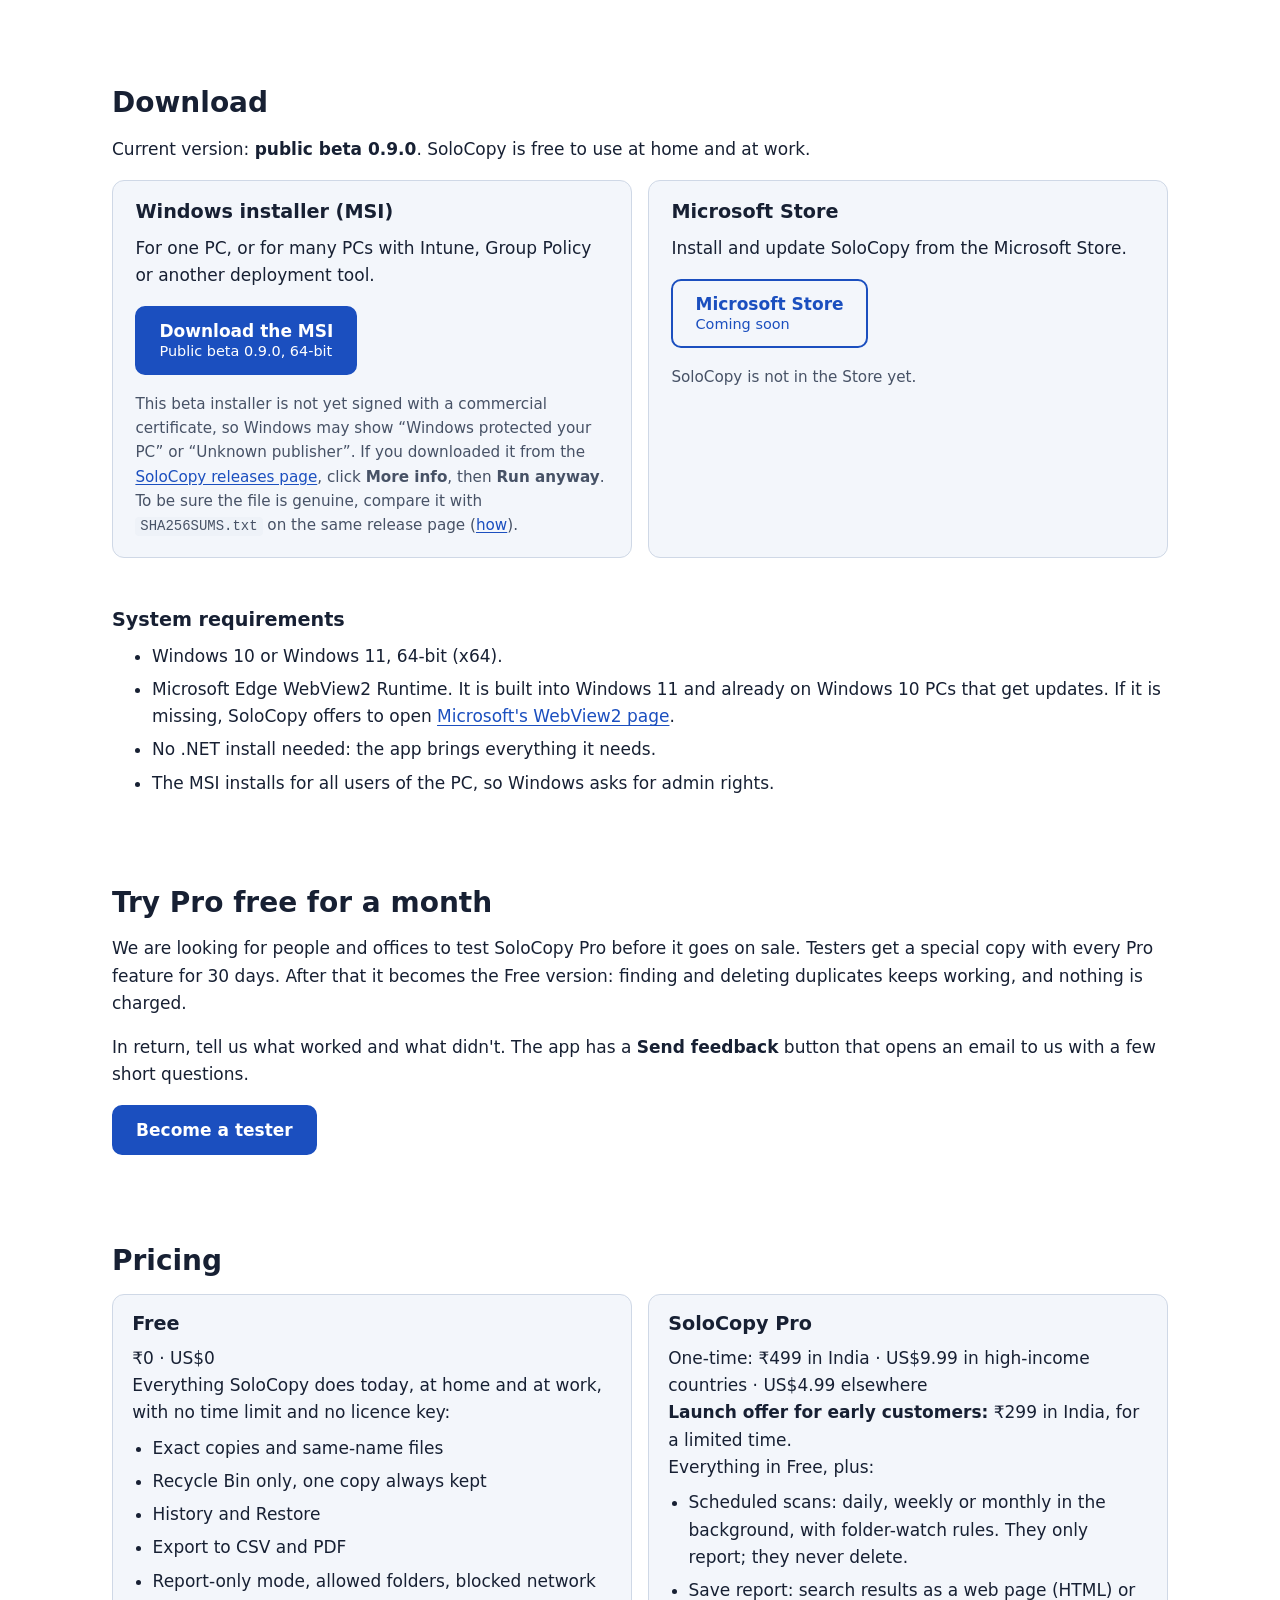
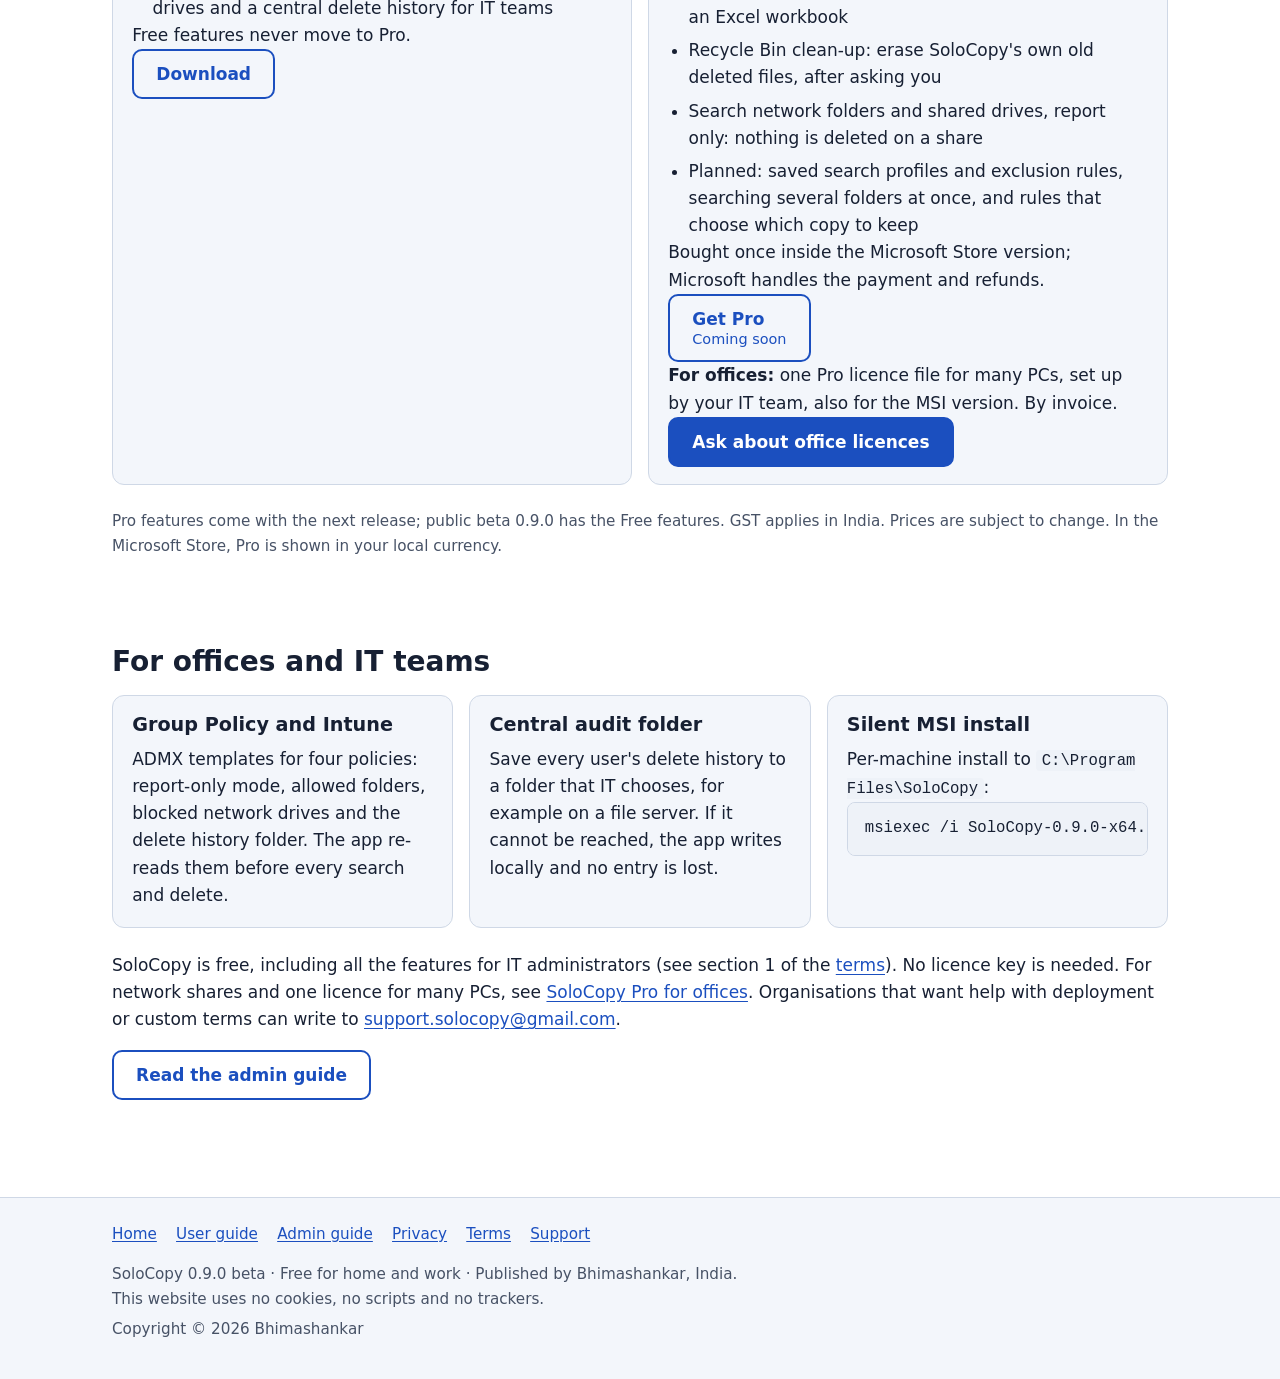
==== commit 3d306bc6: "Publish the approved terms and privacy notice: Hybrid AI, consent, rights, grievance contact Removes" ====
--- a/index.html
+++ b/index.html
@@ -31,7 +31,6 @@
 <ul>
 <li><a href="index.html" aria-current="page">Home</a></li>
 <li><a href="user-guide.html">User guide</a></li>
-<li><a href="ai-guide.html">AI guide</a></li>
 <li><a href="admin-guide.html">Admin guide</a></li>
 <li><a href="privacy.html">Privacy</a></li>
 <li><a href="terms.html">Terms</a></li>
@@ -72,7 +71,7 @@
 <li><strong>Always keeps one copy.</strong> You cannot delete every copy of a file by mistake. The app will not let you mark the last kept copy.</li>
 <li><strong>Skips changed files.</strong> If a file changed after the search, SoloCopy leaves it alone. Search again first.</li>
 <li><strong>Asks before deleting.</strong> You see how many files will be moved and how much space they free, and you confirm.</li>
-<li><strong>Works offline.</strong> No account, no sign-in, no ads and no telemetry. The app makes no network calls.</li>
+<li><strong>Works offline.</strong> No account, no sign-in, no ads and no telemetry. The app makes no network calls unless you switch on Hybrid AI mode, which is off by default.</li>
 <li><strong>Nothing leaves your PC.</strong> Your files, file names and delete history stay on your PC. See the <a href="privacy.html">privacy policy</a>.</li>
 </ul>
 </div>
@@ -85,7 +84,6 @@
 <article><h3>Exact copies and same names</h3><p>Finds files with exactly the same content, even when their names differ, by comparing the content itself. Also finds same-name files such as “Report.pdf” and “Report (1).pdf”. These may be different versions, so you decide.</p></article>
 <article><h3>History, CSV, PDF and Restore</h3><p>Every delete is recorded in <strong>History</strong>: date, file, size and result. Select files and click <strong>Restore</strong> to put them back. Export the History to CSV (for Excel) or to a PDF report.</p></article>
 <article><h3>Admin controls for IT</h3><p>Report-only mode, allowed folders, blocked network drives and a central delete history, set with Group Policy or Intune. See the <a href="admin-guide.html">admin guide</a>.</p></article>
-<article><h3>Coming soon: Read &amp; summarise</h3><p>Read a folder of documents, including scans, and get a summary that shows the file and page of every line. Then make an Excel table, an office note, a list of deadlines, a report or an email draft. Files are read on this PC. See the <a href="ai-guide.html">AI guide</a>.</p></article>
 </div>
 </div>
 </section>
@@ -184,7 +182,6 @@
 <ul>
 <li><a href="index.html" aria-current="page">Home</a></li>
 <li><a href="user-guide.html">User guide</a></li>
-<li><a href="ai-guide.html">AI guide</a></li>
 <li><a href="admin-guide.html">Admin guide</a></li>
 <li><a href="privacy.html">Privacy</a></li>
 <li><a href="terms.html">Terms</a></li>
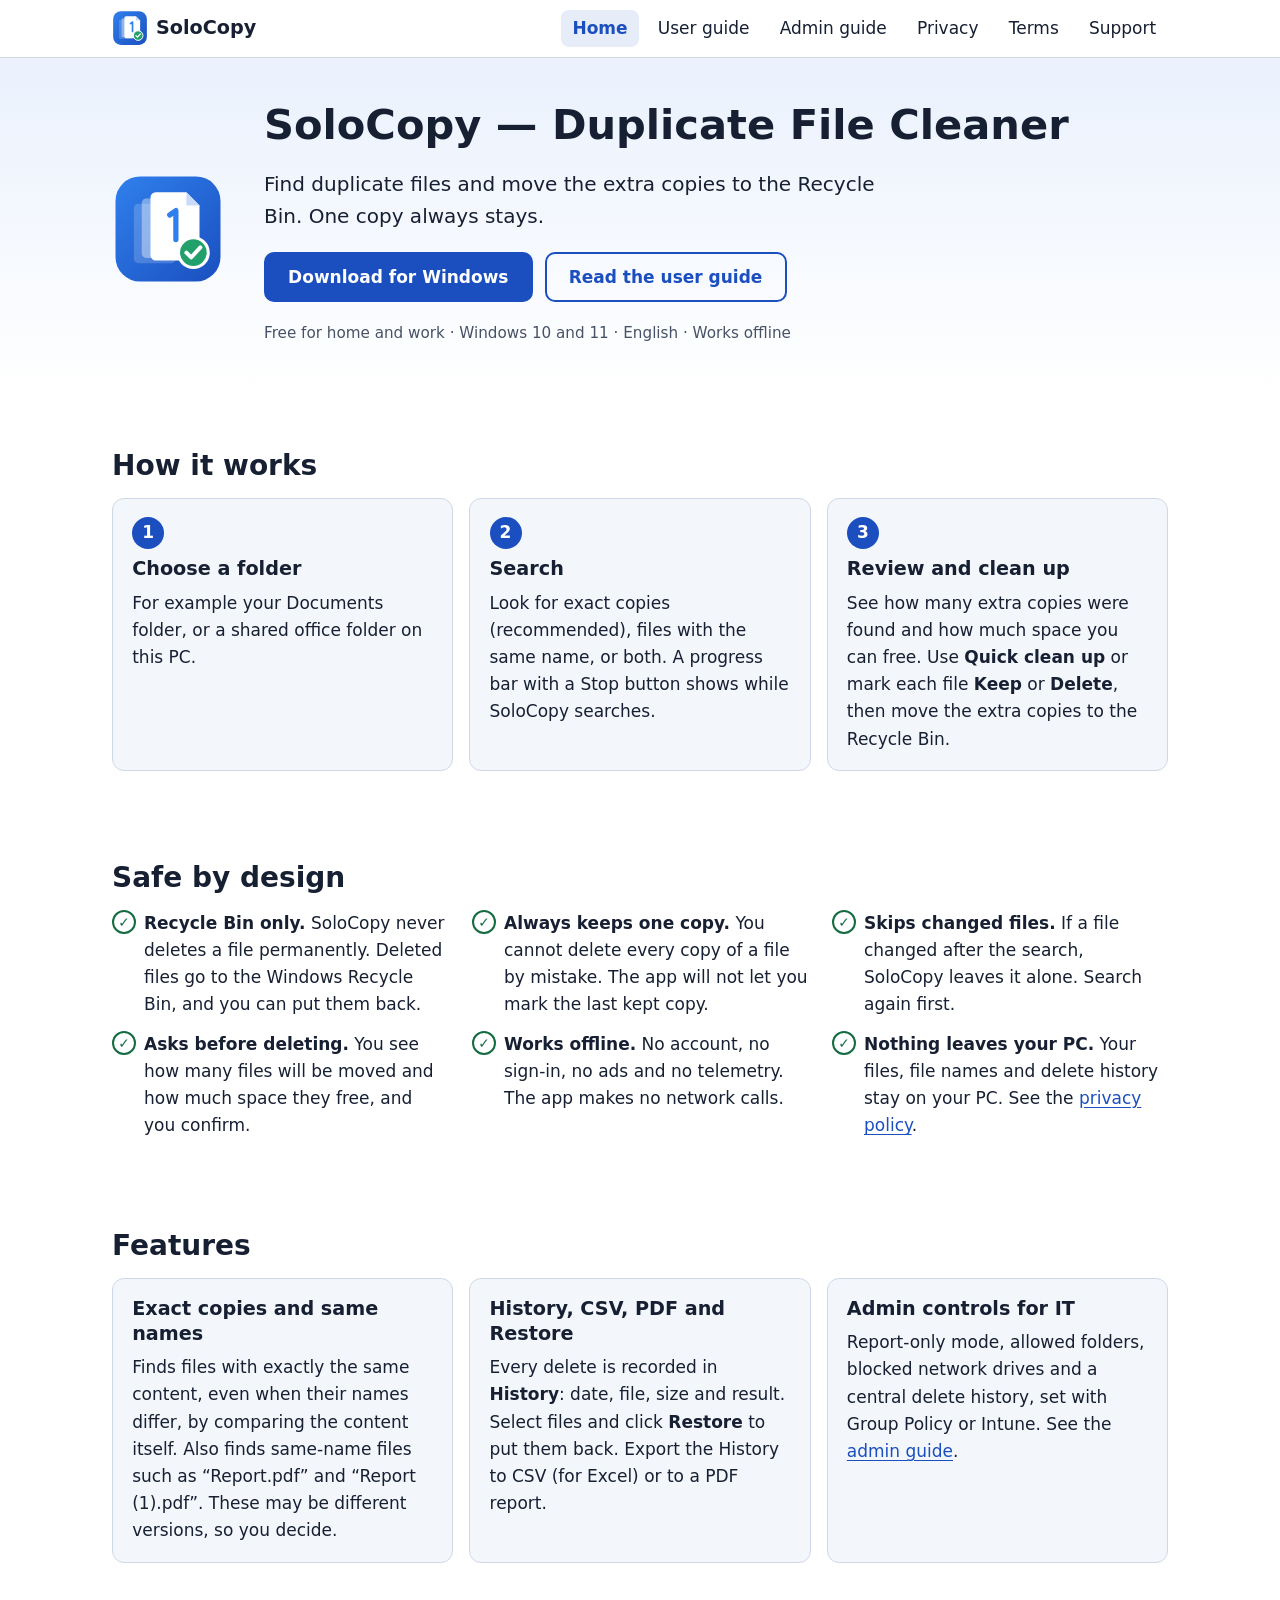
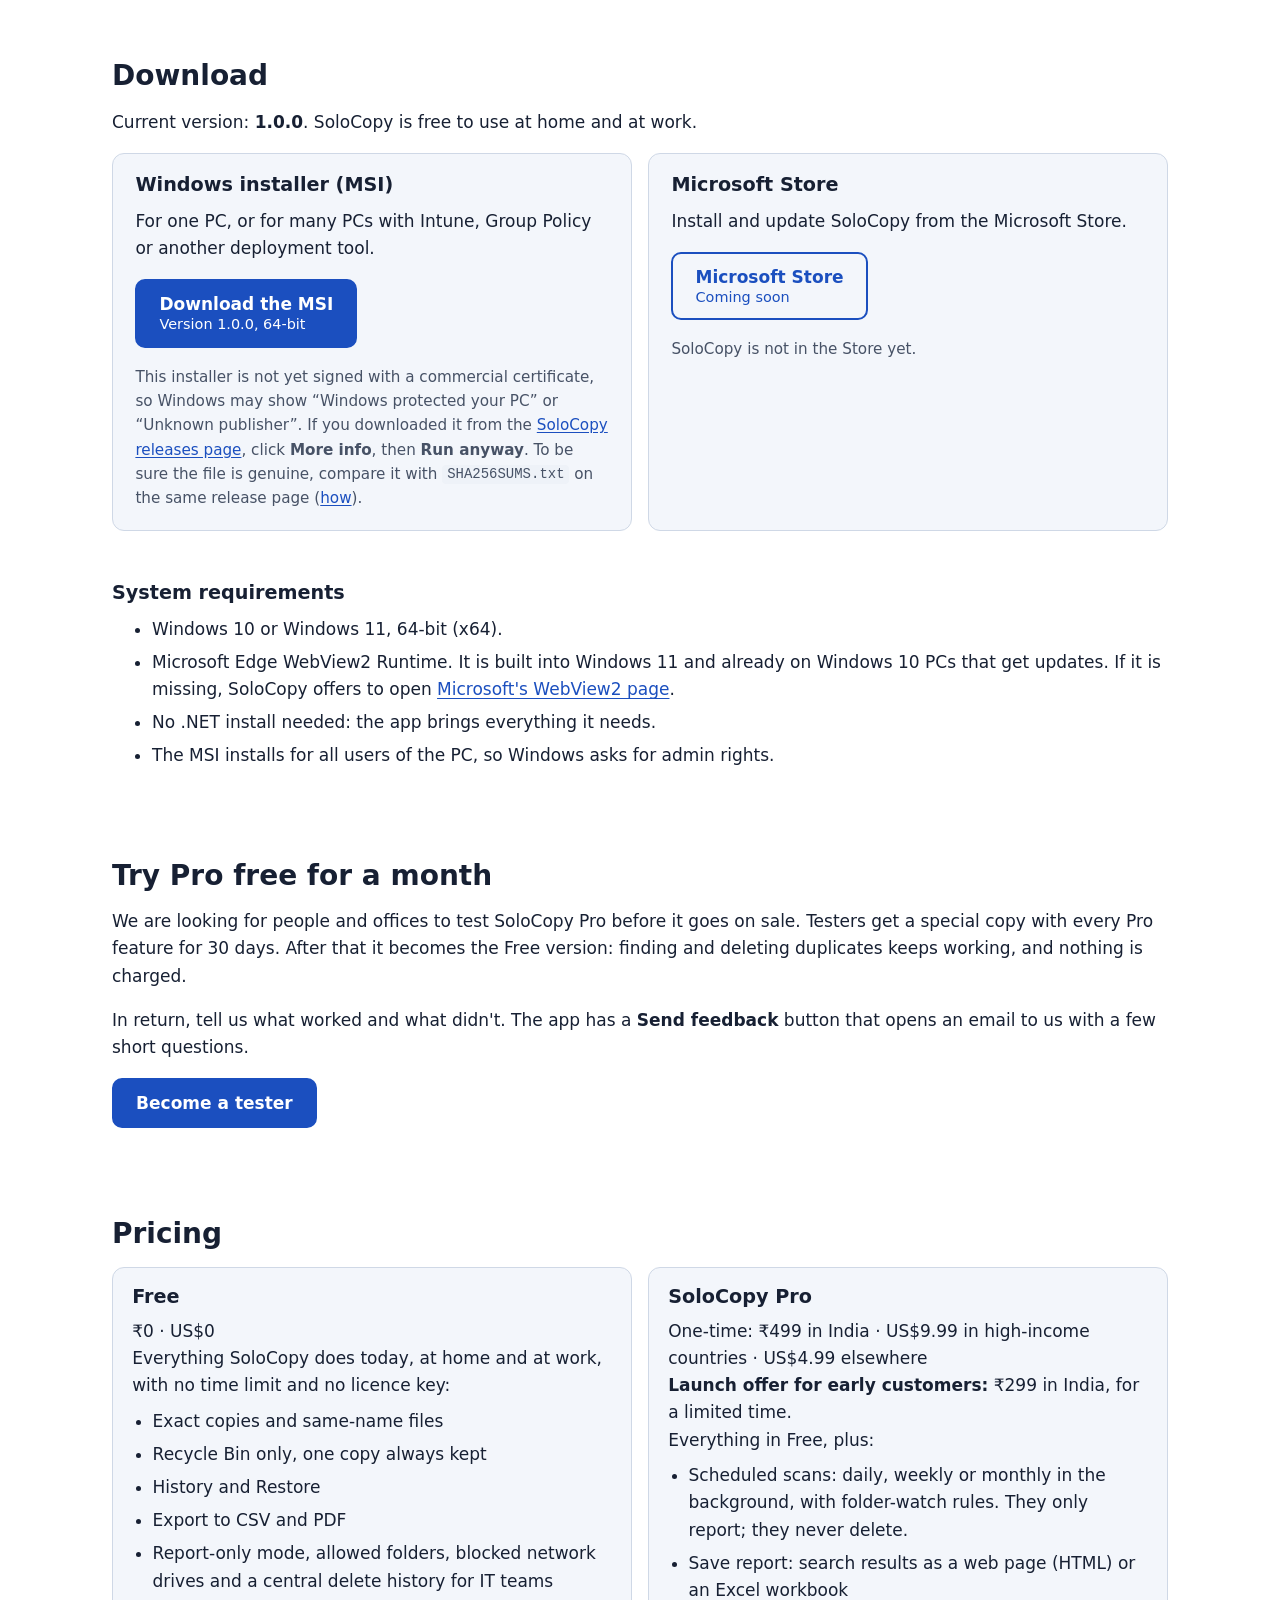
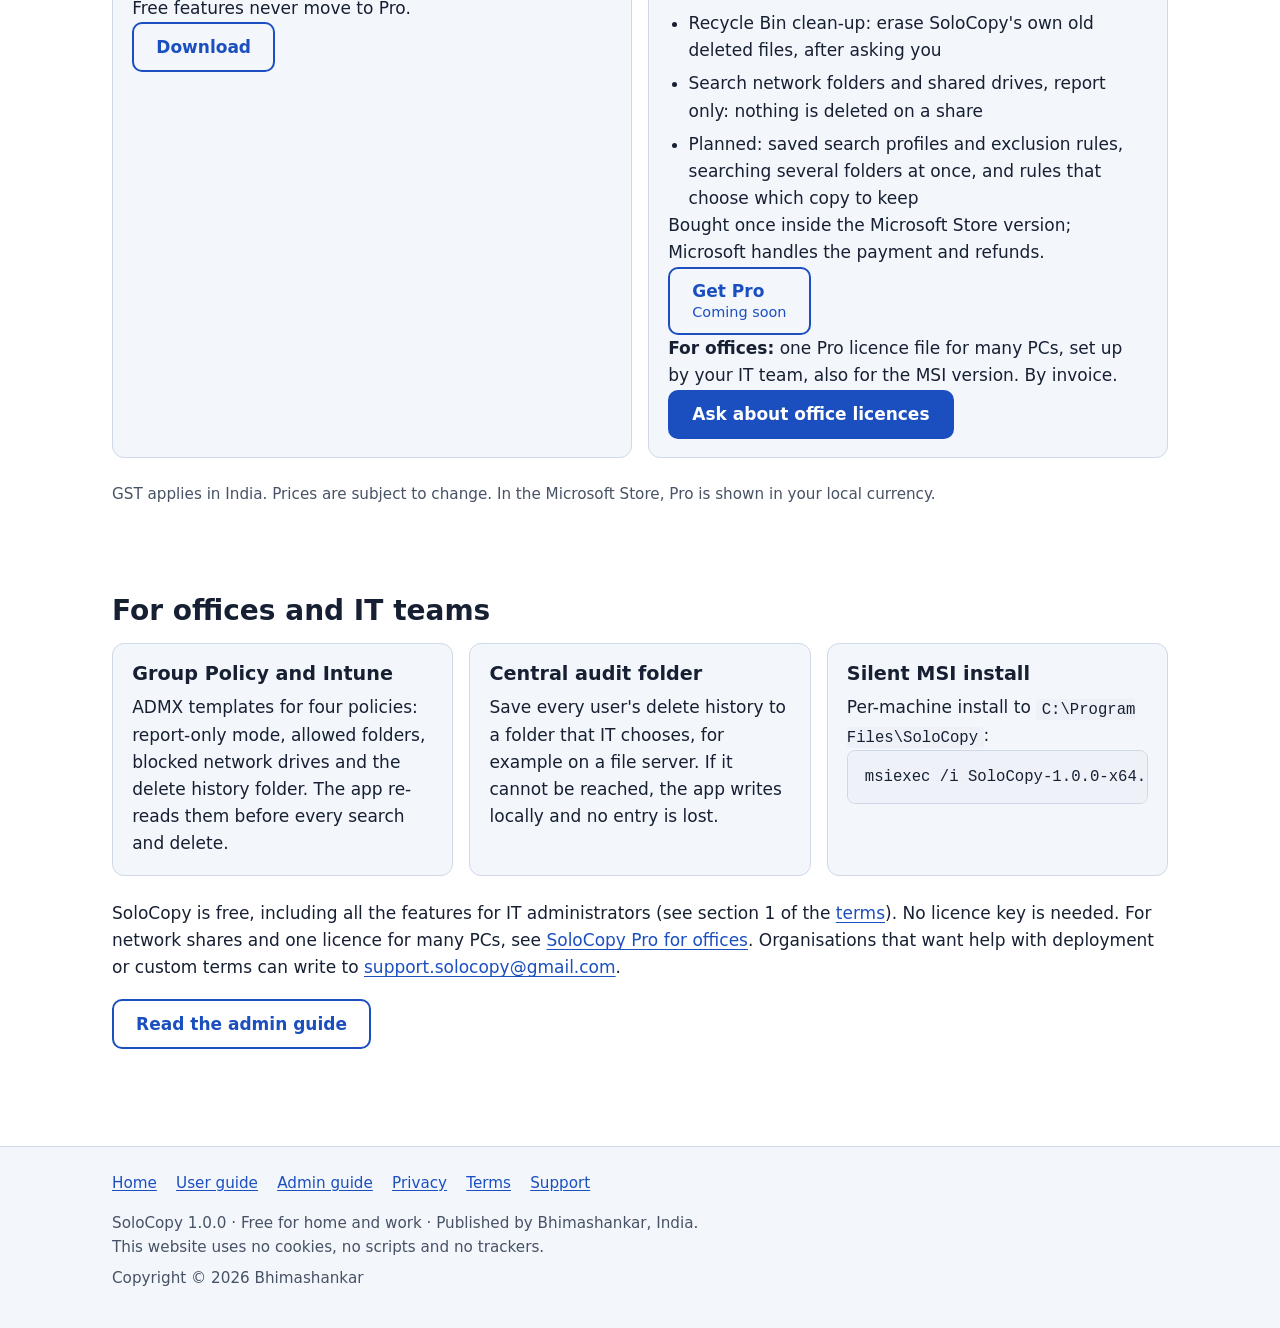
==== commit 90c1cc7a: "Website: SoloCopy 1.0.0 download Version 1.0.0 and the download button point at the v1.0.0 release; " ====
--- a/index.html
+++ b/index.html
@@ -71,7 +71,7 @@
 <li><strong>Always keeps one copy.</strong> You cannot delete every copy of a file by mistake. The app will not let you mark the last kept copy.</li>
 <li><strong>Skips changed files.</strong> If a file changed after the search, SoloCopy leaves it alone. Search again first.</li>
 <li><strong>Asks before deleting.</strong> You see how many files will be moved and how much space they free, and you confirm.</li>
-<li><strong>Works offline.</strong> No account, no sign-in, no ads and no telemetry. The app makes no network calls unless you switch on Hybrid AI mode, which is off by default.</li>
+<li><strong>Works offline.</strong> No account, no sign-in, no ads and no telemetry. The app makes no network calls.</li>
 <li><strong>Nothing leaves your PC.</strong> Your files, file names and delete history stay on your PC. See the <a href="privacy.html">privacy policy</a>.</li>
 </ul>
 </div>
@@ -91,13 +91,13 @@
 <section class="section" aria-labelledby="download">
 <div class="wrap">
 <h2 id="download">Download</h2>
-<p>Current version: <strong>public beta 0.9.0</strong>. SoloCopy is free to use at home and at work.</p>
+<p>Current version: <strong>1.0.0</strong>. SoloCopy is free to use at home and at work.</p>
 <div class="download-grid">
 <div class="panel">
 <h3>Windows installer (MSI)</h3>
 <p>For one PC, or for many PCs with Intune, Group Policy or another deployment tool.</p>
-<p><a class="btn btn-primary" href="https://github.com/BhimaHelavar/solocopy/releases">Download the MSI<small>Public beta 0.9.0, 64-bit</small></a></p>
-<p class="small">This beta installer is not yet signed with a commercial certificate, so Windows may show “Windows protected your PC” or “Unknown publisher”. If you downloaded it from the <a href="https://github.com/BhimaHelavar/solocopy/releases">SoloCopy releases page</a>, click <strong>More info</strong>, then <strong>Run anyway</strong>. To be sure the file is genuine, compare it with <code>SHA256SUMS.txt</code> on the same release page (<a href="user-guide.html#smartscreen">how</a>).</p>
+<p><a class="btn btn-primary" href="https://github.com/BhimaHelavar/solocopy/releases/tag/v1.0.0">Download the MSI<small>Version 1.0.0, 64-bit</small></a></p>
+<p class="small">This installer is not yet signed with a commercial certificate, so Windows may show “Windows protected your PC” or “Unknown publisher”. If you downloaded it from the <a href="https://github.com/BhimaHelavar/solocopy/releases">SoloCopy releases page</a>, click <strong>More info</strong>, then <strong>Run anyway</strong>. To be sure the file is genuine, compare it with <code>SHA256SUMS.txt</code> on the same release page (<a href="user-guide.html#smartscreen">how</a>).</p>
 </div>
 <div class="panel">
 <h3>Microsoft Store</h3>
@@ -158,7 +158,7 @@
 <p><strong>For offices:</strong> one Pro licence file for many PCs, set up by your IT team, also for the MSI version. By invoice.</p>
 <p><a class="btn btn-primary" href="mailto:support.solocopy@gmail.com?subject=SoloCopy%20Pro%20for%20offices">Ask about office licences</a></p></article>
 </div>
-<p class="small">Pro features come with the next release; public beta 0.9.0 has the Free features. GST applies in India. Prices are subject to change. In the Microsoft Store, Pro is shown in your local currency.</p>
+<p class="small">GST applies in India. Prices are subject to change. In the Microsoft Store, Pro is shown in your local currency.</p>
 </div>
 </section>
 
@@ -169,7 +169,7 @@
 <article><h3>Group Policy and Intune</h3><p>ADMX templates for four policies: report-only mode, allowed folders, blocked network drives and the delete history folder. The app re-reads them before every search and delete.</p></article>
 <article><h3>Central audit folder</h3><p>Save every user's delete history to a folder that IT chooses, for example on a file server. If it cannot be reached, the app writes locally and no entry is lost.</p></article>
 <article><h3>Silent MSI install</h3><p>Per-machine install to <code>C:\Program Files\SoloCopy</code>:</p>
-<pre><code>msiexec /i SoloCopy-0.9.0-x64.msi /qn</code></pre></article>
+<pre><code>msiexec /i SoloCopy-1.0.0-x64.msi /qn</code></pre></article>
 </div>
 <p>SoloCopy is free, including all the features for IT administrators (see section 1 of the <a href="terms.html">terms</a>). No licence key is needed. For network shares and one licence for many PCs, see <a href="#pricing">SoloCopy Pro for offices</a>. Organisations that want help with deployment or custom terms can write to <a href="mailto:support.solocopy@gmail.com">support.solocopy@gmail.com</a>.</p>
 <p><a class="btn btn-secondary" href="admin-guide.html">Read the admin guide</a></p>
@@ -188,7 +188,7 @@
 <li><a href="support.html">Support</a></li>
 </ul>
 </nav>
-<p>SoloCopy 0.9.0 beta · Free for home and work · Published by Bhimashankar, India.<br>This website uses no cookies, no scripts and no trackers.</p>
+<p>SoloCopy 1.0.0 · Free for home and work · Published by Bhimashankar, India.<br>This website uses no cookies, no scripts and no trackers.</p>
 <p>Copyright © 2026 Bhimashankar</p>
 </div>
 </footer>
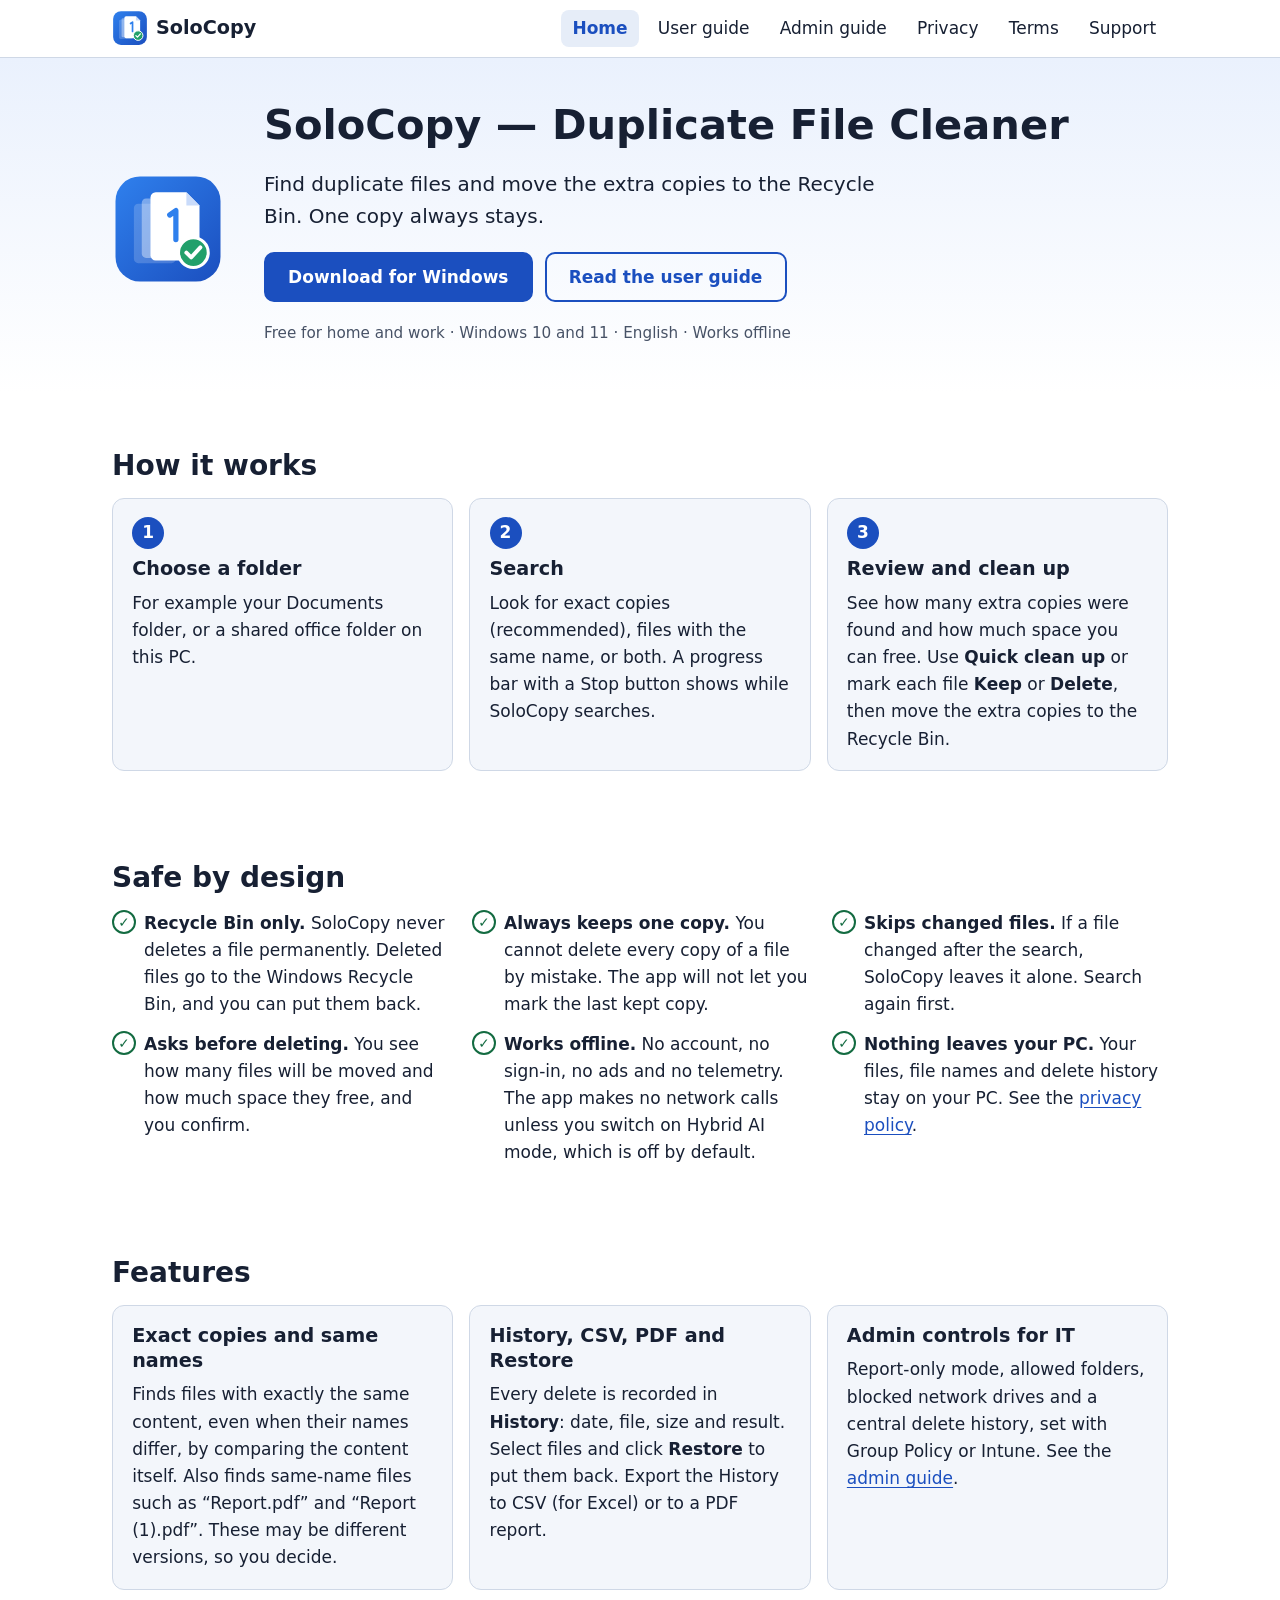
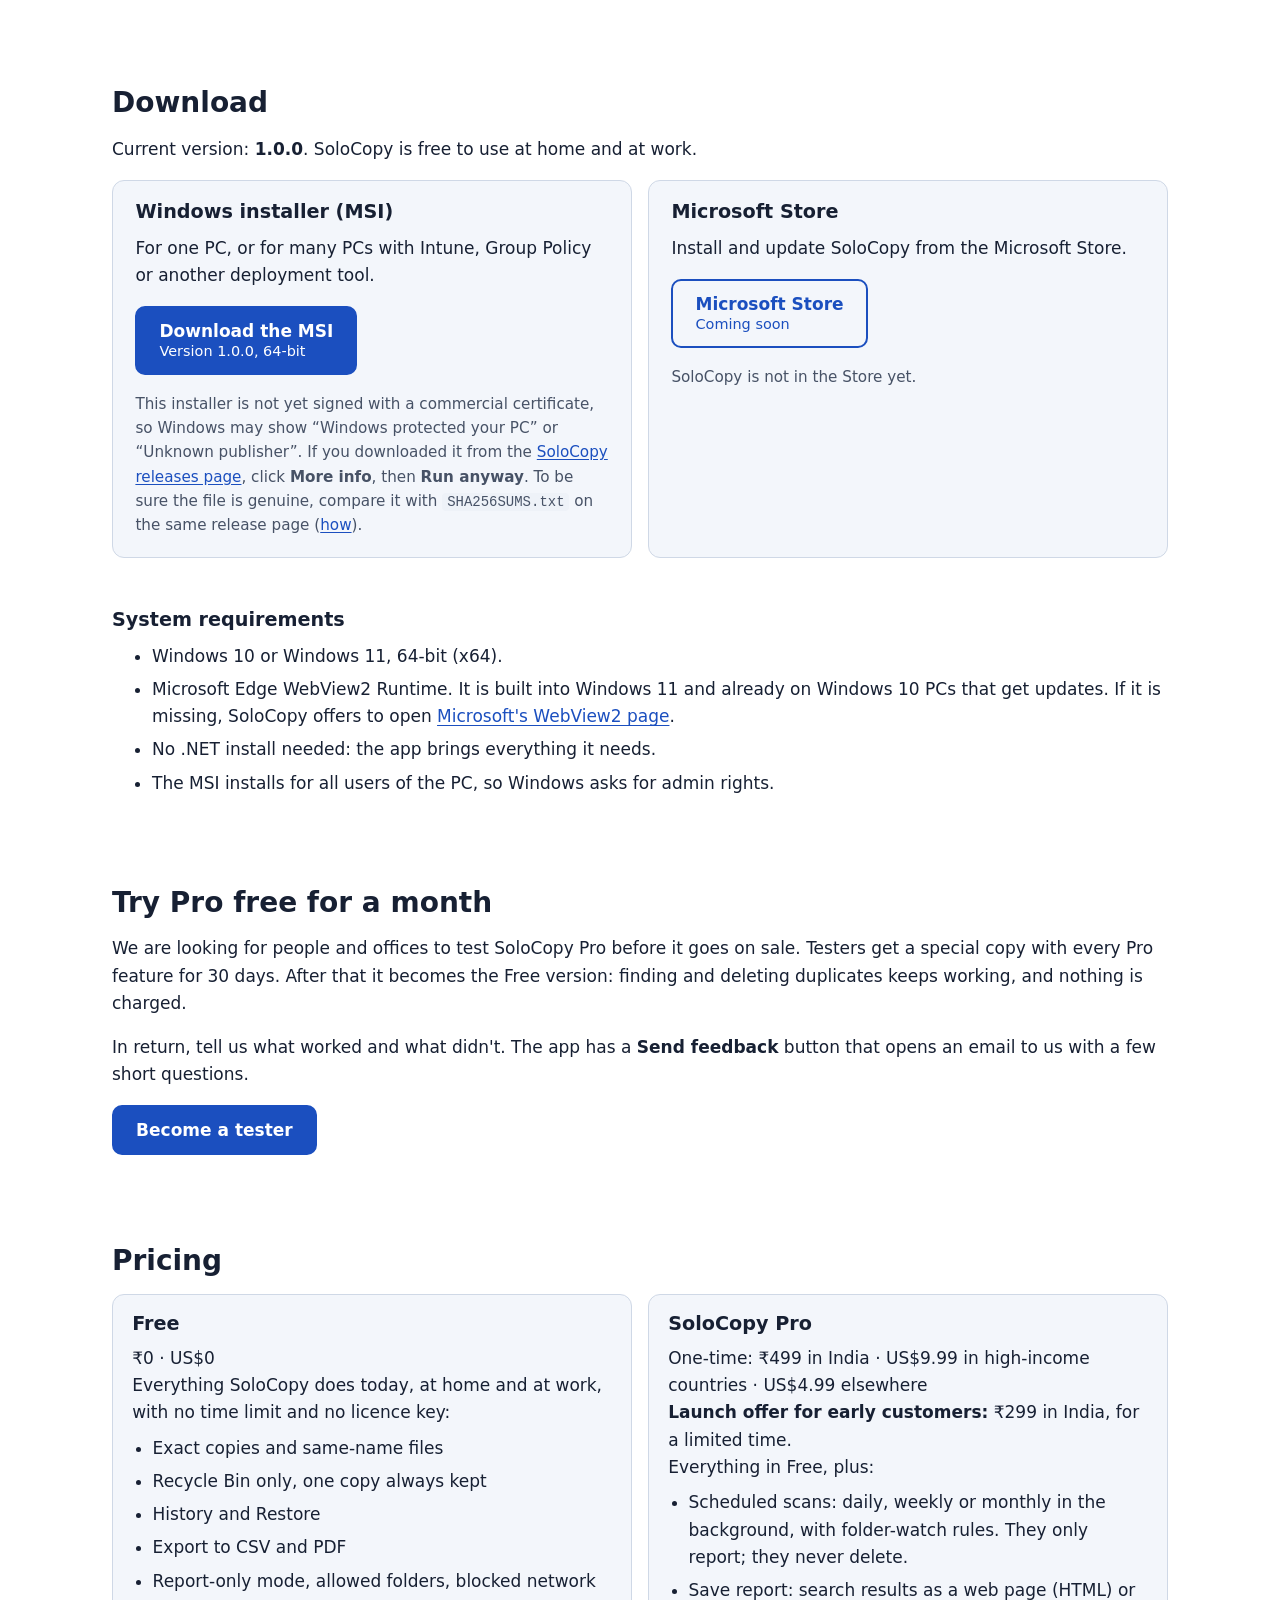
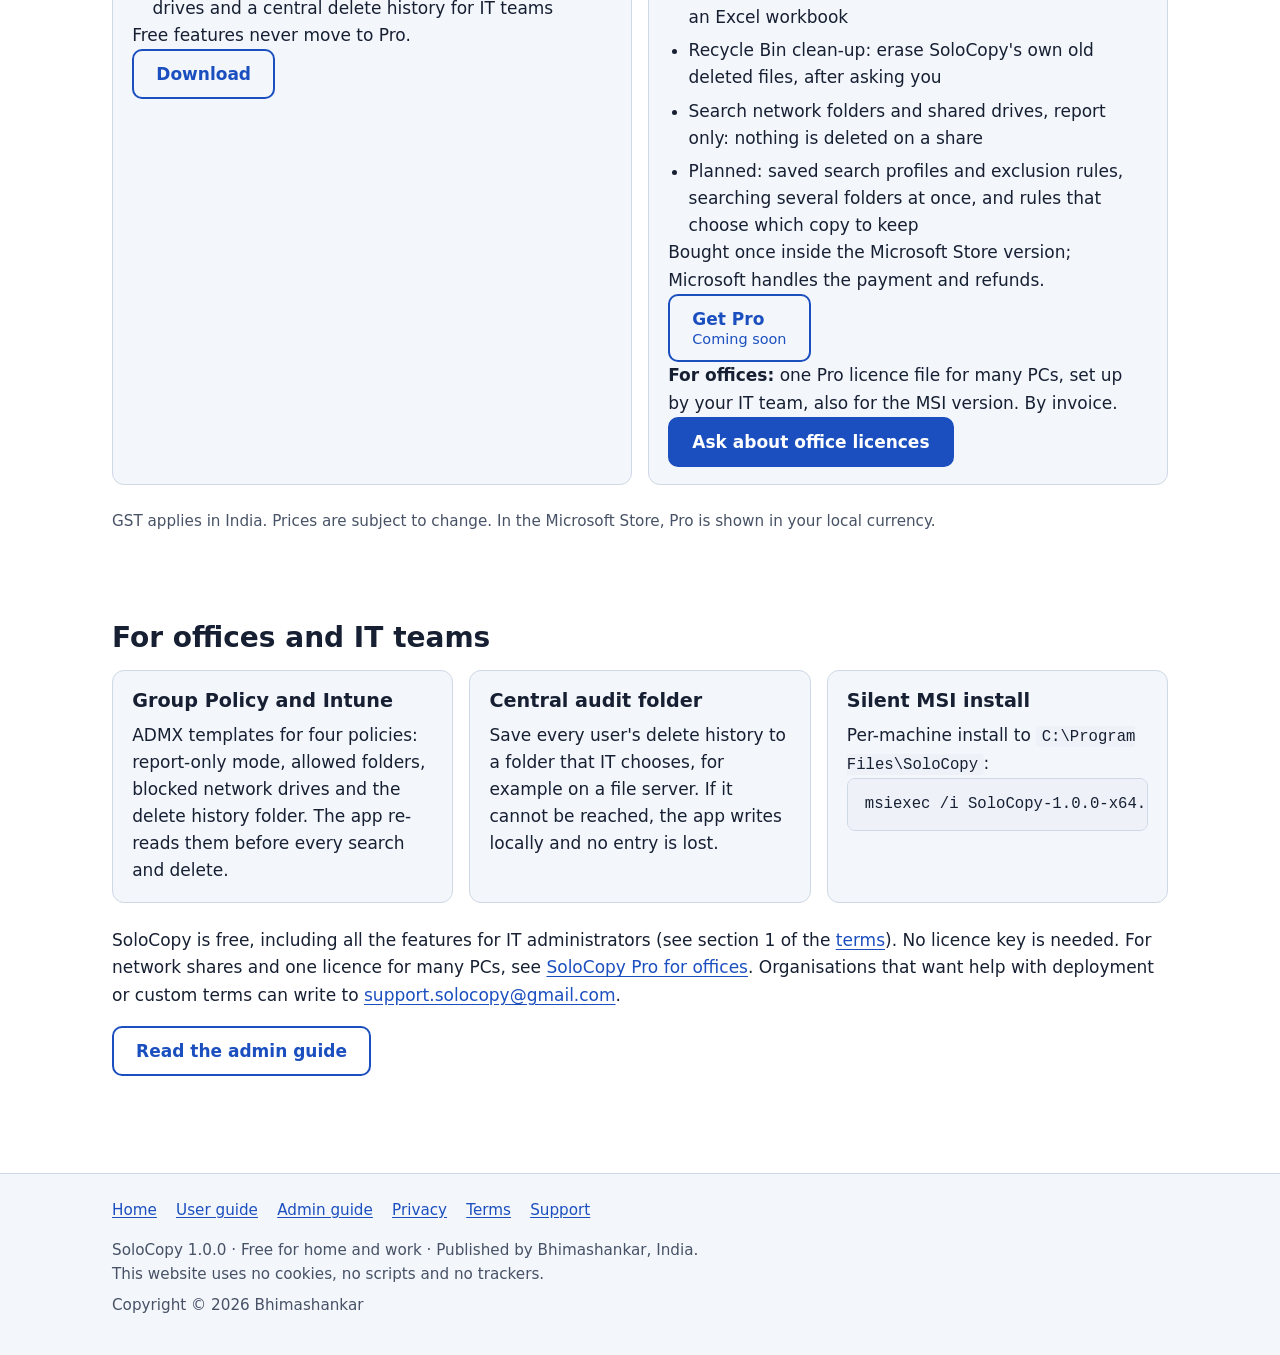
==== commit 2c721877: "Merge pull request #2: website for SoloCopy 1.0.0 Website: SoloCopy 1.0.0 download" ====
--- a/index.html
+++ b/index.html
@@ -71,7 +71,7 @@
 <li><strong>Always keeps one copy.</strong> You cannot delete every copy of a file by mistake. The app will not let you mark the last kept copy.</li>
 <li><strong>Skips changed files.</strong> If a file changed after the search, SoloCopy leaves it alone. Search again first.</li>
 <li><strong>Asks before deleting.</strong> You see how many files will be moved and how much space they free, and you confirm.</li>
-<li><strong>Works offline.</strong> No account, no sign-in, no ads and no telemetry. The app makes no network calls.</li>
+<li><strong>Works offline.</strong> No account, no sign-in, no ads and no telemetry. The app makes no network calls unless you switch on Hybrid AI mode, which is off by default.</li>
 <li><strong>Nothing leaves your PC.</strong> Your files, file names and delete history stay on your PC. See the <a href="privacy.html">privacy policy</a>.</li>
 </ul>
 </div>
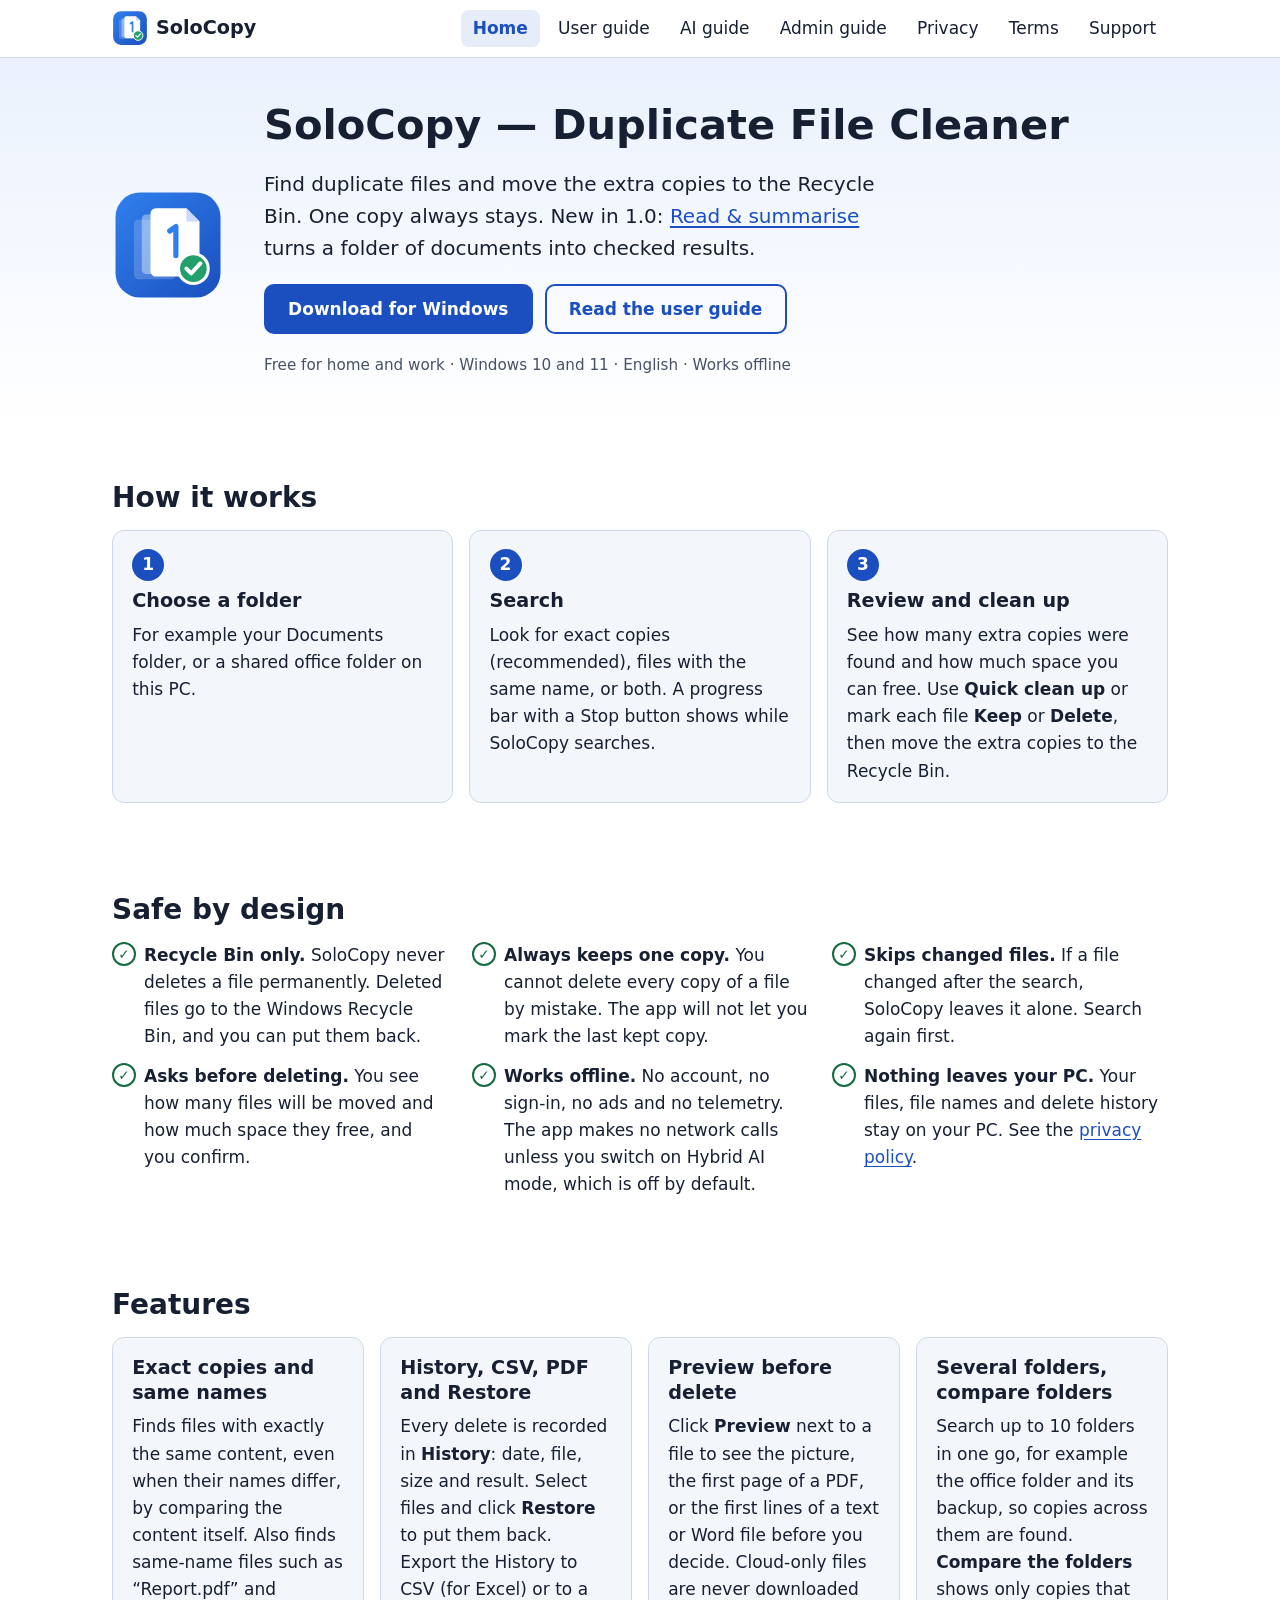
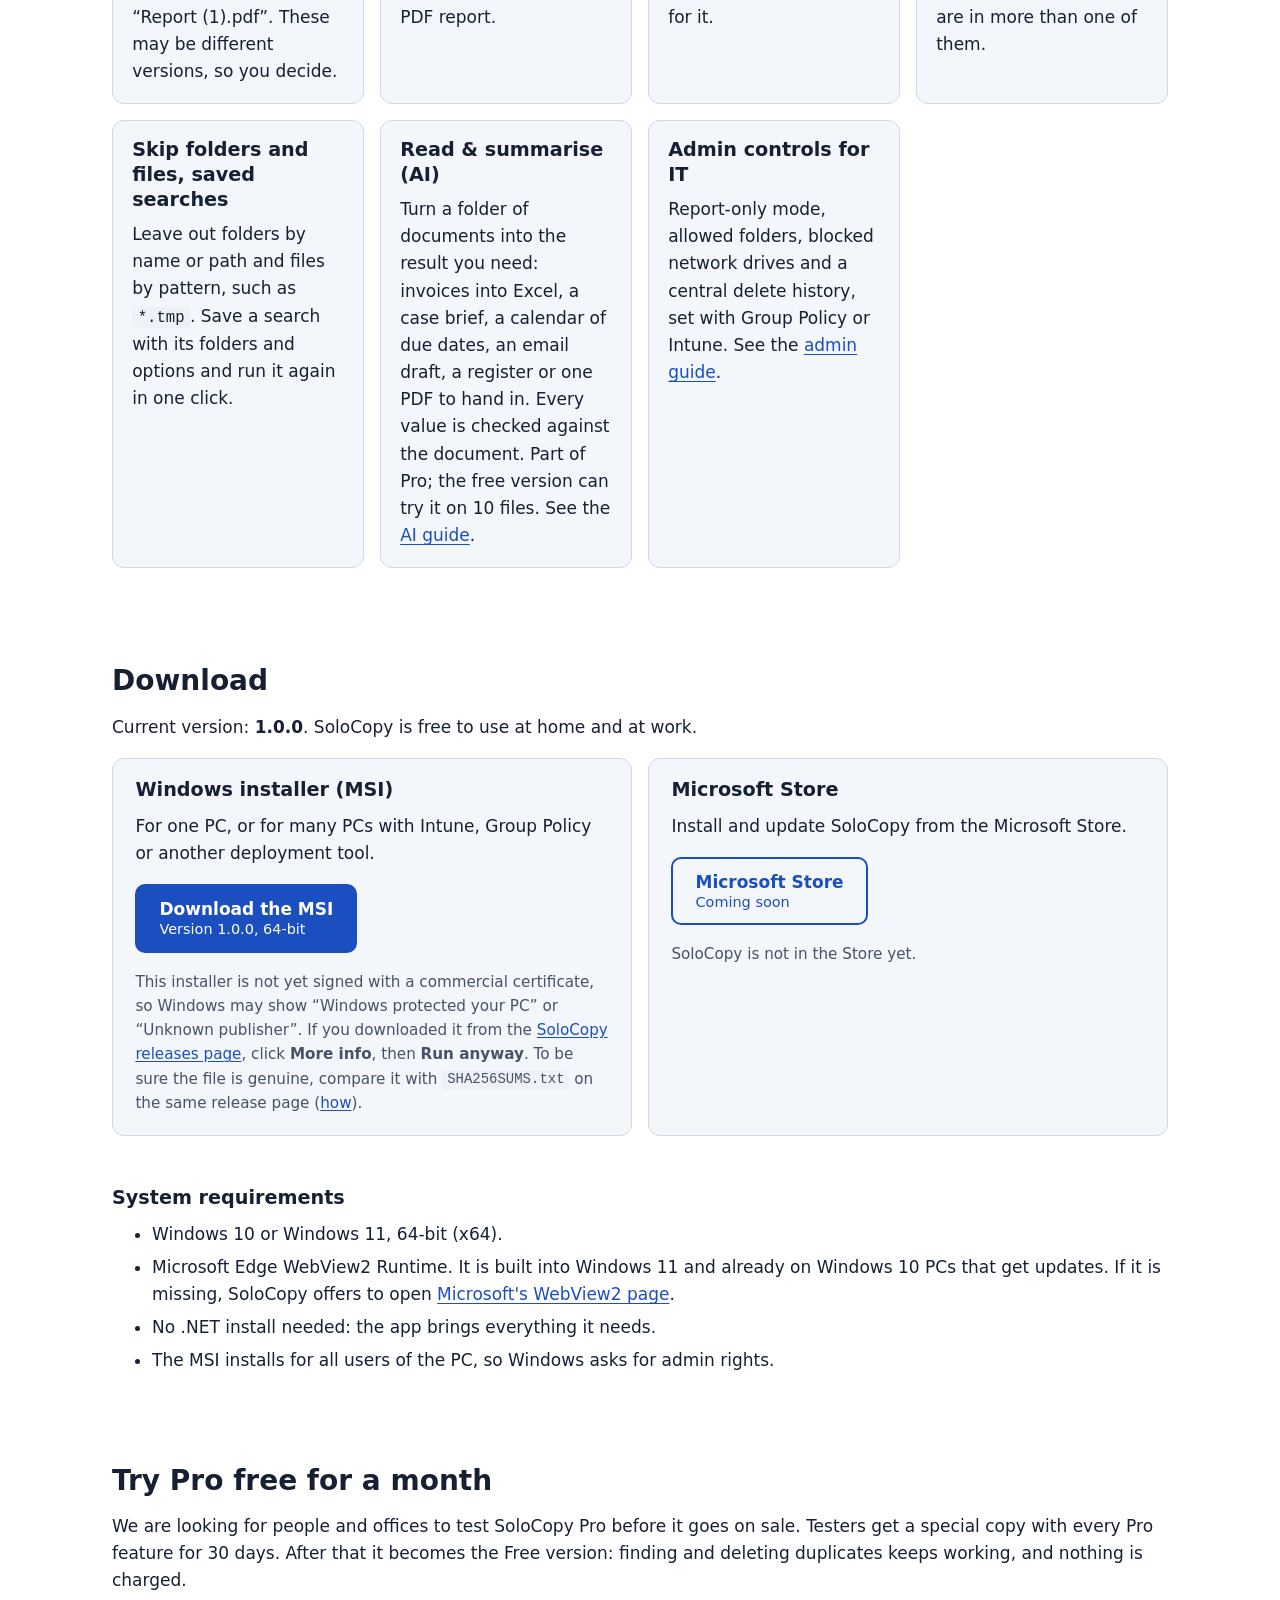
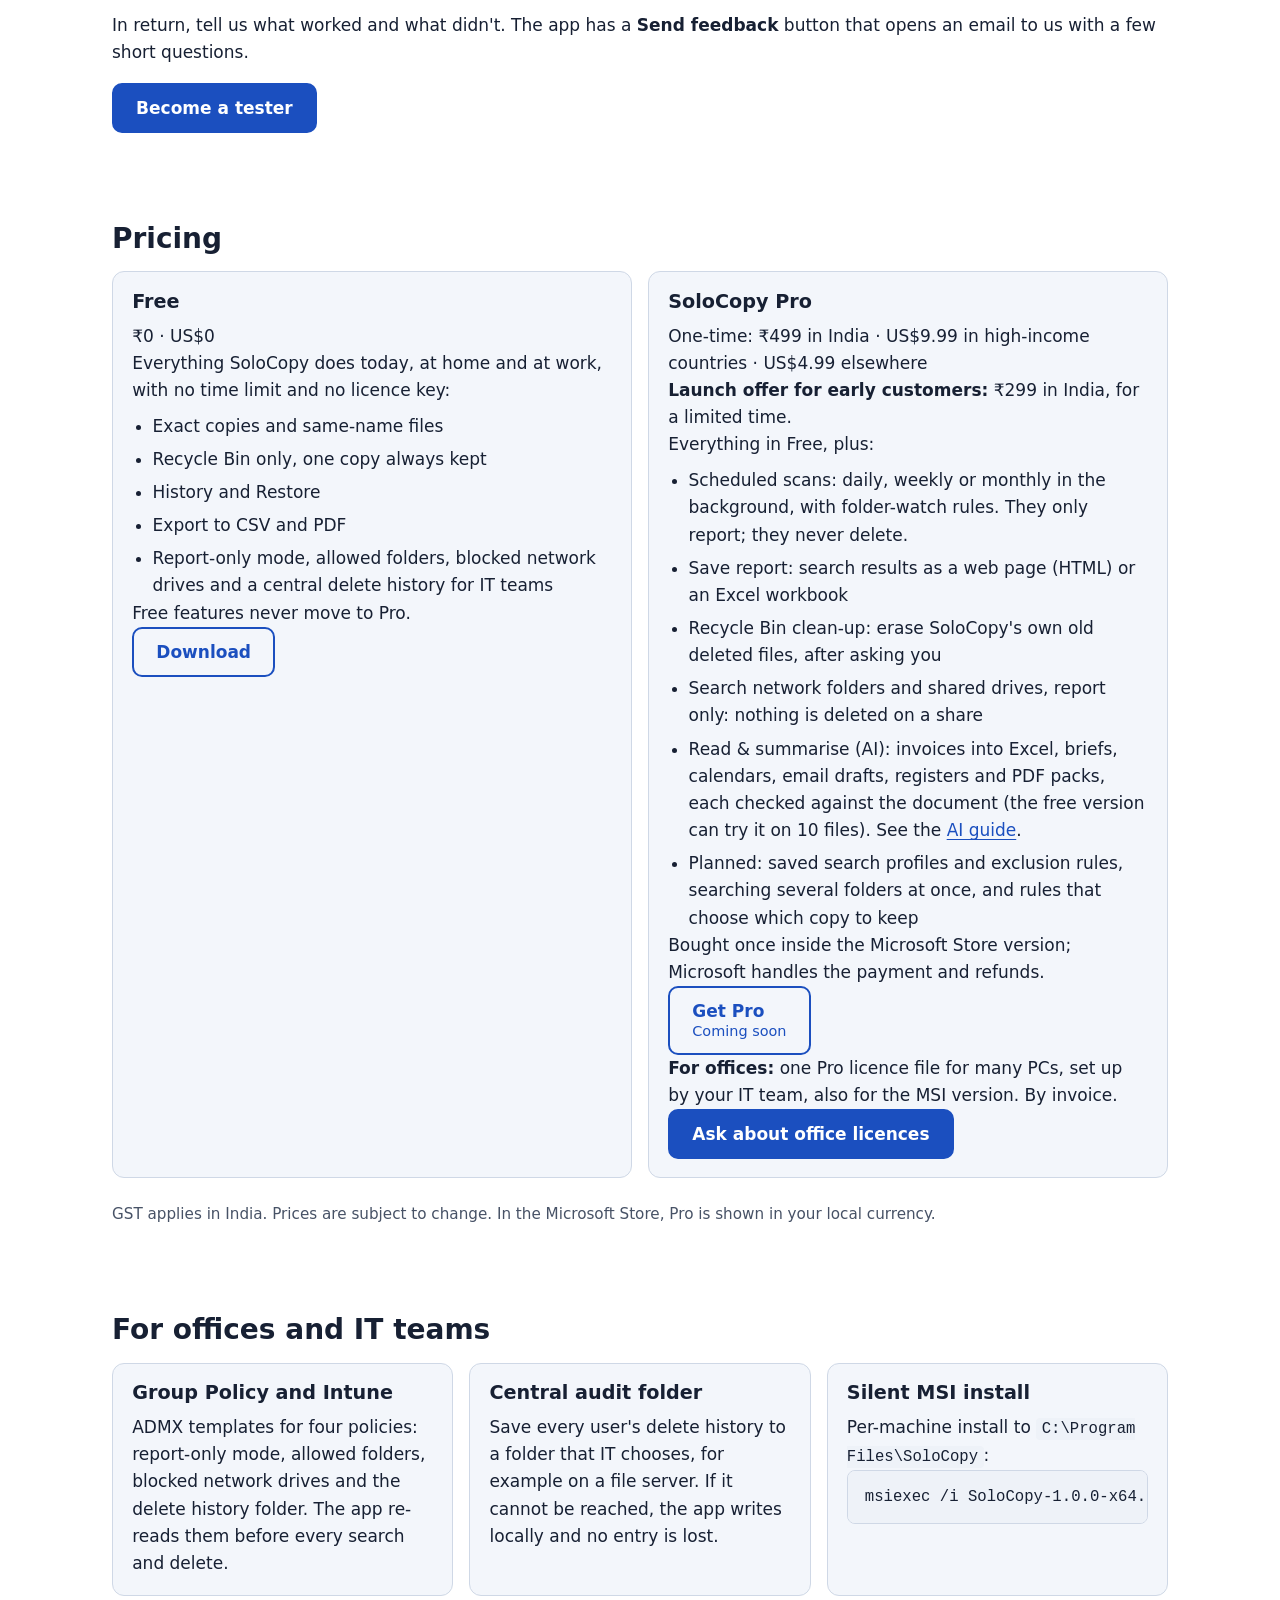
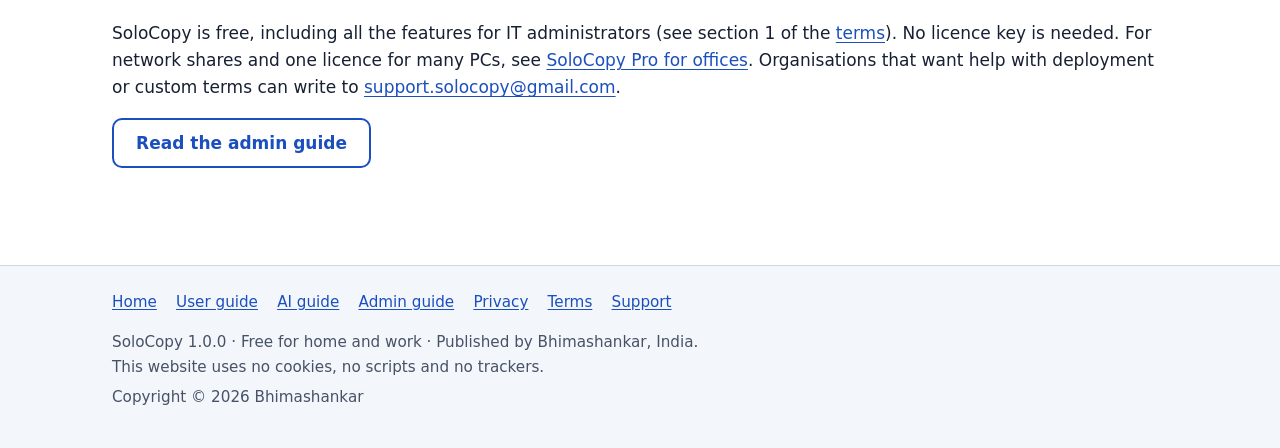
==== commit b5e8cc38: "Website for 1.0: AI guide, new features, user guide sections - New page ai-guide.html: Read & summar" ====
--- a/index.html
+++ b/index.html
@@ -4,7 +4,7 @@
 <meta charset="utf-8">
 <meta name="viewport" content="width=device-width, initial-scale=1">
 <title>SoloCopy — Duplicate File Cleaner</title>
-<meta name="description" content="SoloCopy finds duplicate files on your Windows PC and moves the extra copies to the Recycle Bin. Safe, simple, free and fully offline.">
+<meta name="description" content="SoloCopy finds duplicate files on your Windows PC and moves the extra copies to the Recycle Bin, and turns folders of documents into checked results. Safe, simple and free.">
 <meta name="color-scheme" content="light dark">
 <meta name="author" content="Bhimashankar">
 <link rel="icon" href="assets/favicon.ico" sizes="any">
@@ -31,6 +31,7 @@
 <ul>
 <li><a href="index.html" aria-current="page">Home</a></li>
 <li><a href="user-guide.html">User guide</a></li>
+<li><a href="ai-guide.html">AI guide</a></li>
 <li><a href="admin-guide.html">Admin guide</a></li>
 <li><a href="privacy.html">Privacy</a></li>
 <li><a href="terms.html">Terms</a></li>
@@ -45,7 +46,7 @@
 <img class="hero-logo" src="assets/solocopy.svg" alt="SoloCopy logo: a page with a green tick in front of two faded copies" width="112" height="112">
 <div class="hero-text">
 <h1 id="page-title">SoloCopy — Duplicate File Cleaner</h1>
-<p class="lead">Find duplicate files and move the extra copies to the Recycle Bin. One copy always stays.</p>
+<p class="lead">Find duplicate files and move the extra copies to the Recycle Bin. One copy always stays. New in 1.0: <a href="ai-guide.html">Read &amp; summarise</a> turns a folder of documents into checked results.</p>
 <p class="actions"><a class="btn btn-primary" href="#download">Download for Windows</a> <a class="btn btn-secondary" href="user-guide.html">Read the user guide</a></p>
 <p class="small">Free for home and work · Windows 10 and 11 · English · Works offline</p>
 </div>
@@ -83,6 +84,10 @@
 <div class="cards">
 <article><h3>Exact copies and same names</h3><p>Finds files with exactly the same content, even when their names differ, by comparing the content itself. Also finds same-name files such as “Report.pdf” and “Report (1).pdf”. These may be different versions, so you decide.</p></article>
 <article><h3>History, CSV, PDF and Restore</h3><p>Every delete is recorded in <strong>History</strong>: date, file, size and result. Select files and click <strong>Restore</strong> to put them back. Export the History to CSV (for Excel) or to a PDF report.</p></article>
+<article><h3>Preview before delete</h3><p>Click <strong>Preview</strong> next to a file to see the picture, the first page of a PDF, or the first lines of a text or Word file before you decide. Cloud-only files are never downloaded for it.</p></article>
+<article><h3>Several folders, compare folders</h3><p>Search up to 10 folders in one go, for example the office folder and its backup, so copies across them are found. <strong>Compare the folders</strong> shows only copies that are in more than one of them.</p></article>
+<article><h3>Skip folders and files, saved searches</h3><p>Leave out folders by name or path and files by pattern, such as <code>*.tmp</code>. Save a search with its folders and options and run it again in one click.</p></article>
+<article><h3>Read &amp; summarise (AI)</h3><p>Turn a folder of documents into the result you need: invoices into Excel, a case brief, a calendar of due dates, an email draft, a register or one PDF to hand in. Every value is checked against the document. Part of Pro; the free version can try it on 10 files. See the <a href="ai-guide.html">AI guide</a>.</p></article>
 <article><h3>Admin controls for IT</h3><p>Report-only mode, allowed folders, blocked network drives and a central delete history, set with Group Policy or Intune. See the <a href="admin-guide.html">admin guide</a>.</p></article>
 </div>
 </div>
@@ -151,6 +156,7 @@
 <li>Save report: search results as a web page (HTML) or an Excel workbook</li>
 <li>Recycle Bin clean-up: erase SoloCopy's own old deleted files, after asking you</li>
 <li>Search network folders and shared drives, report only: nothing is deleted on a share</li>
+<li>Read &amp; summarise (AI): invoices into Excel, briefs, calendars, email drafts, registers and PDF packs, each checked against the document (the free version can try it on 10 files). See the <a href="ai-guide.html">AI guide</a>.</li>
 <li>Planned: saved search profiles and exclusion rules, searching several folders at once, and rules that choose which copy to keep</li>
 </ul>
 <p>Bought once inside the Microsoft Store version; Microsoft handles the payment and refunds.</p>
@@ -182,6 +188,7 @@
 <ul>
 <li><a href="index.html" aria-current="page">Home</a></li>
 <li><a href="user-guide.html">User guide</a></li>
+<li><a href="ai-guide.html">AI guide</a></li>
 <li><a href="admin-guide.html">Admin guide</a></li>
 <li><a href="privacy.html">Privacy</a></li>
 <li><a href="terms.html">Terms</a></li>
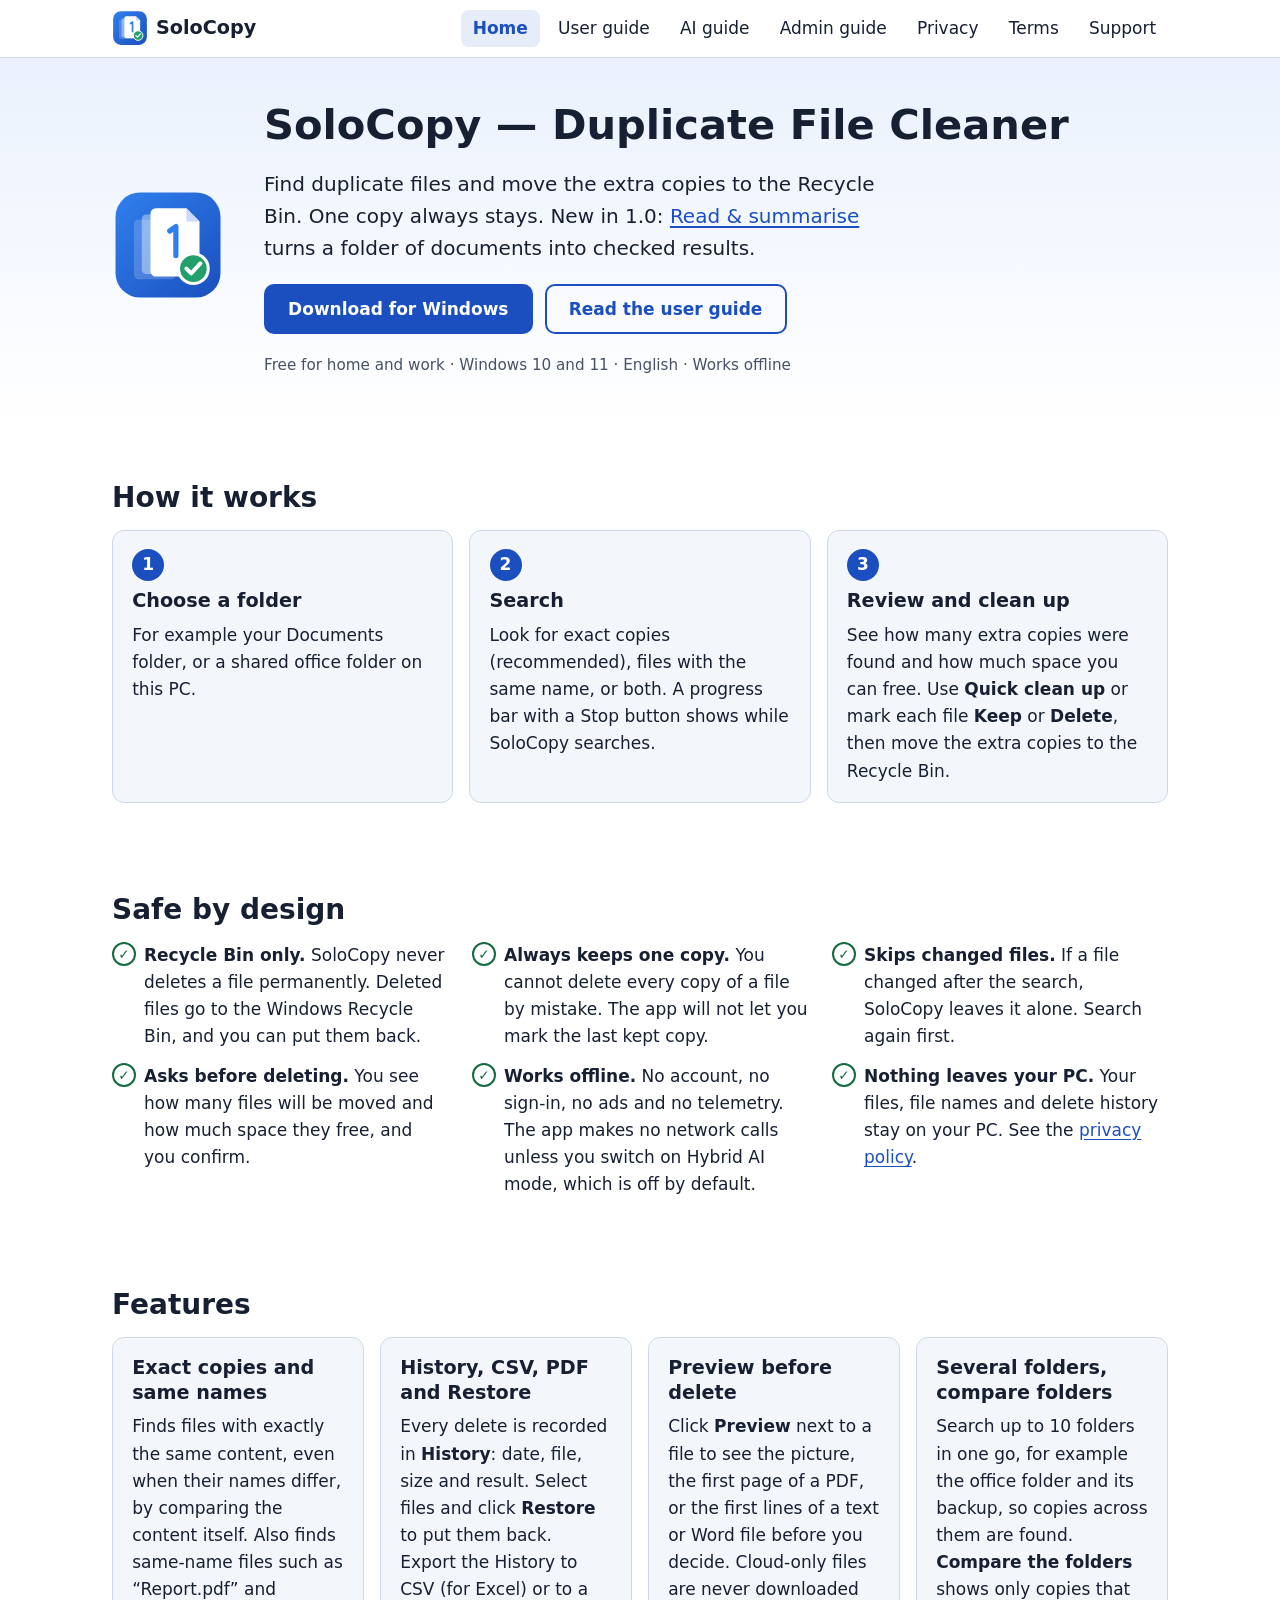
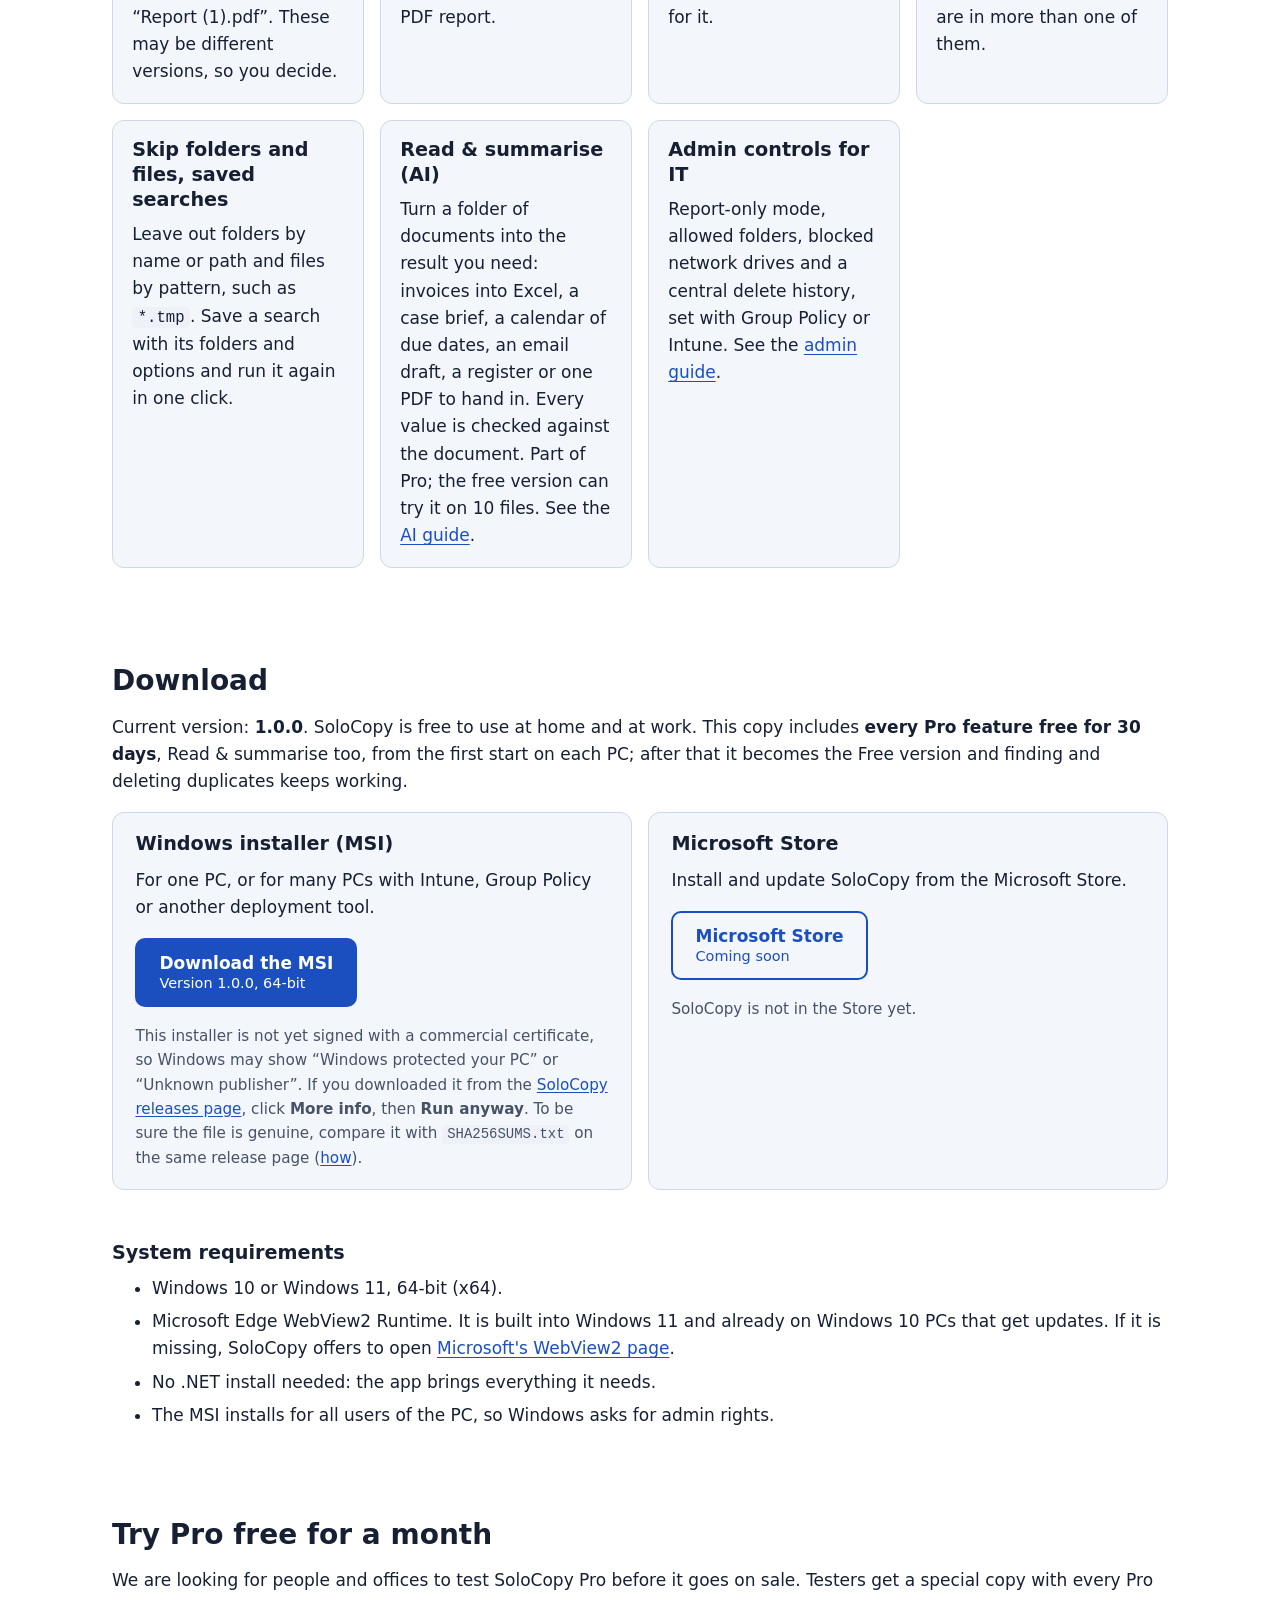
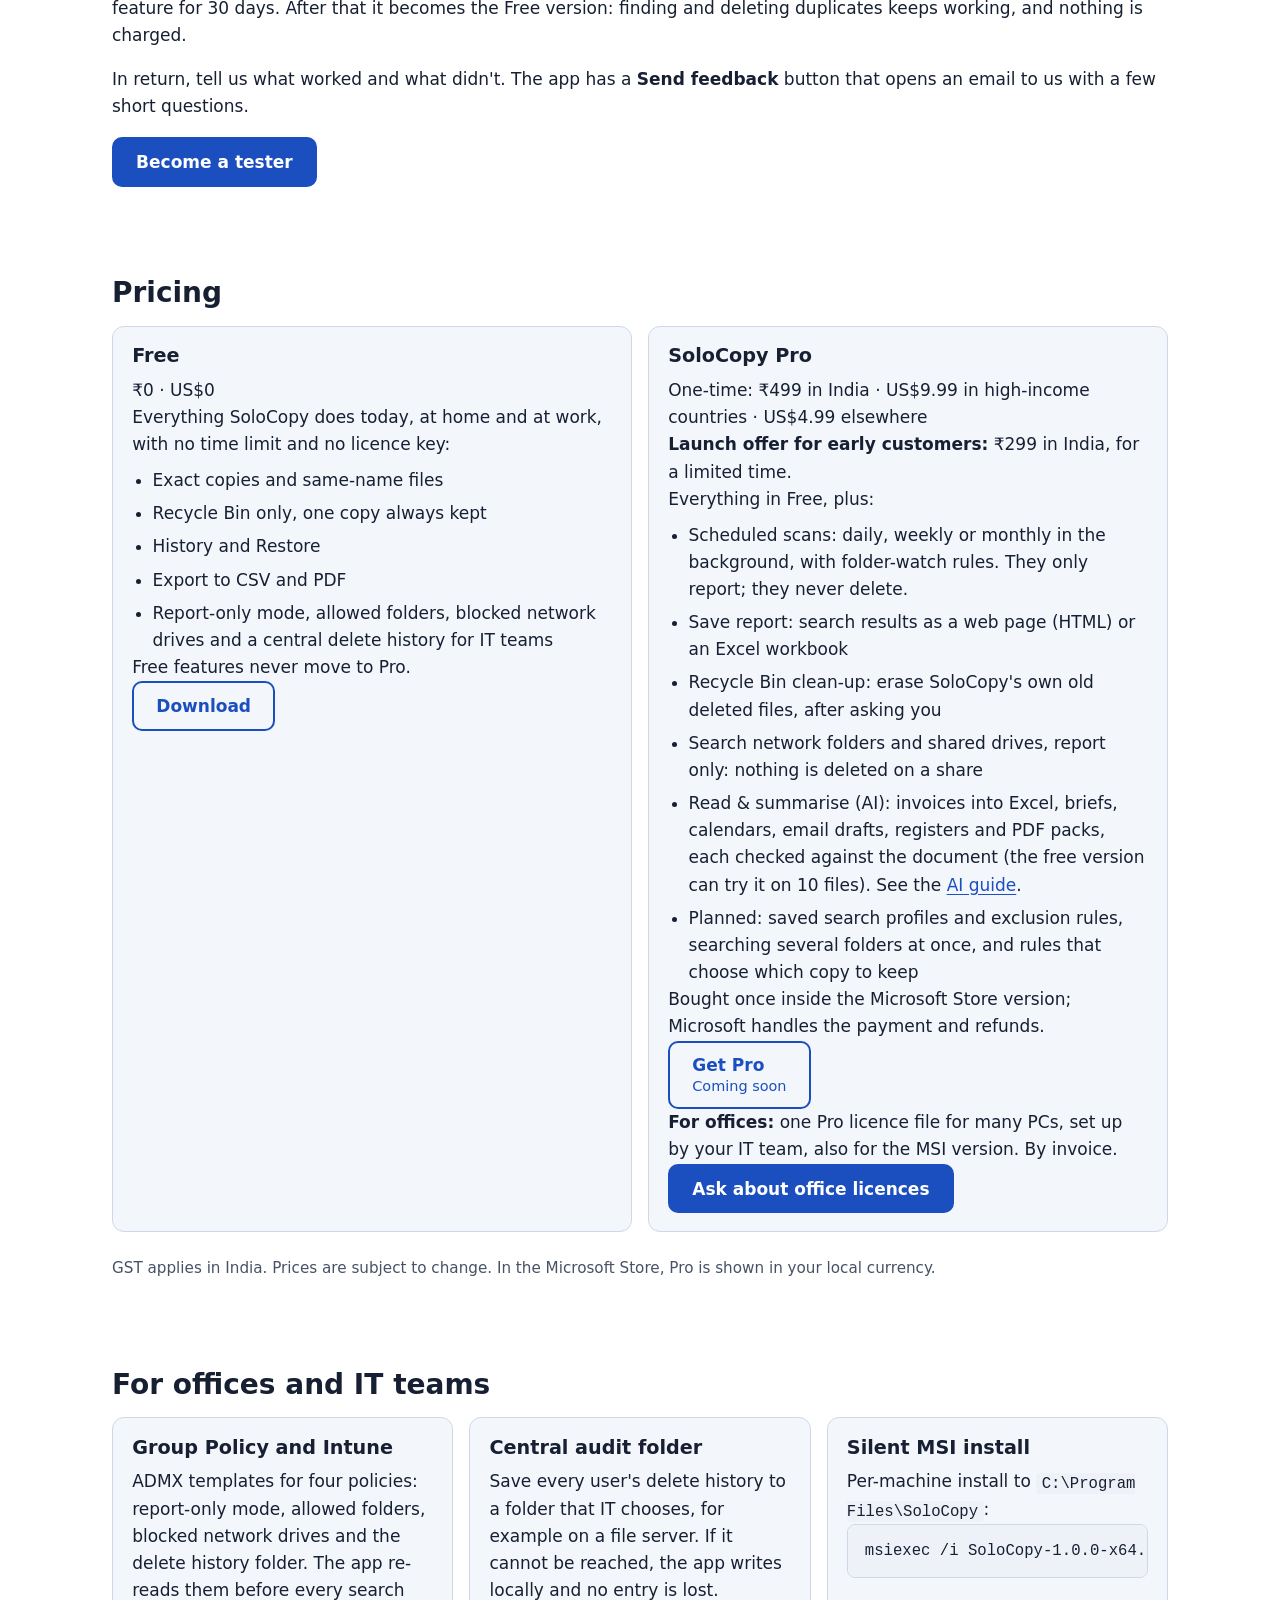
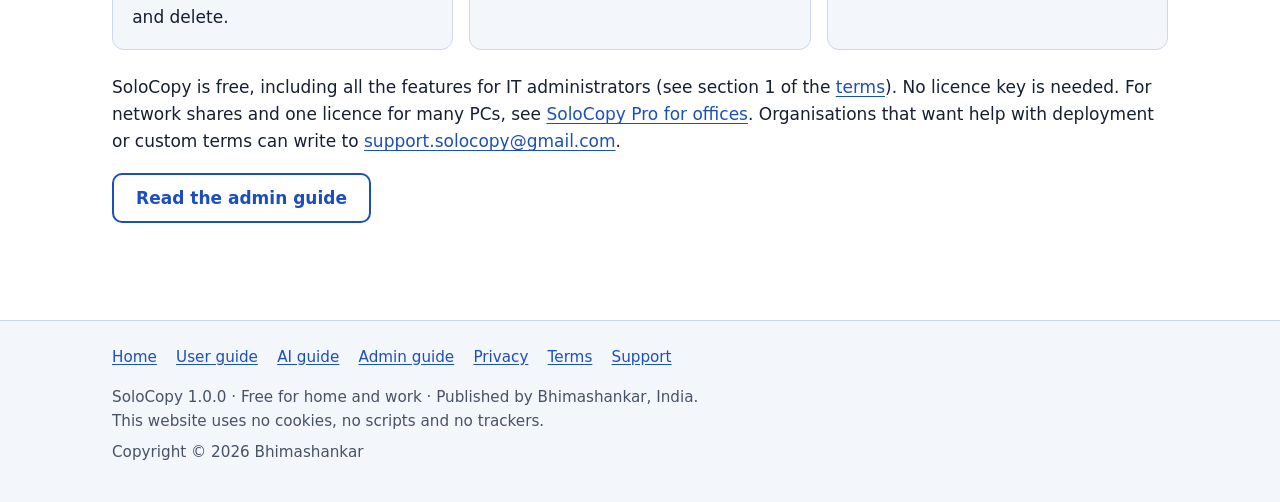
==== commit 01ca633c: "Website: 1.0.0 includes every Pro feature free for 30 days Co-Authored-By: Claude Opus 5.5 <noreply@" ====
--- a/index.html
+++ b/index.html
@@ -96,7 +96,7 @@
 <section class="section" aria-labelledby="download">
 <div class="wrap">
 <h2 id="download">Download</h2>
-<p>Current version: <strong>1.0.0</strong>. SoloCopy is free to use at home and at work.</p>
+<p>Current version: <strong>1.0.0</strong>. SoloCopy is free to use at home and at work. This copy includes <strong>every Pro feature free for 30 days</strong>, Read &amp; summarise too, from the first start on each PC; after that it becomes the Free version and finding and deleting duplicates keeps working.</p>
 <div class="download-grid">
 <div class="panel">
 <h3>Windows installer (MSI)</h3>
